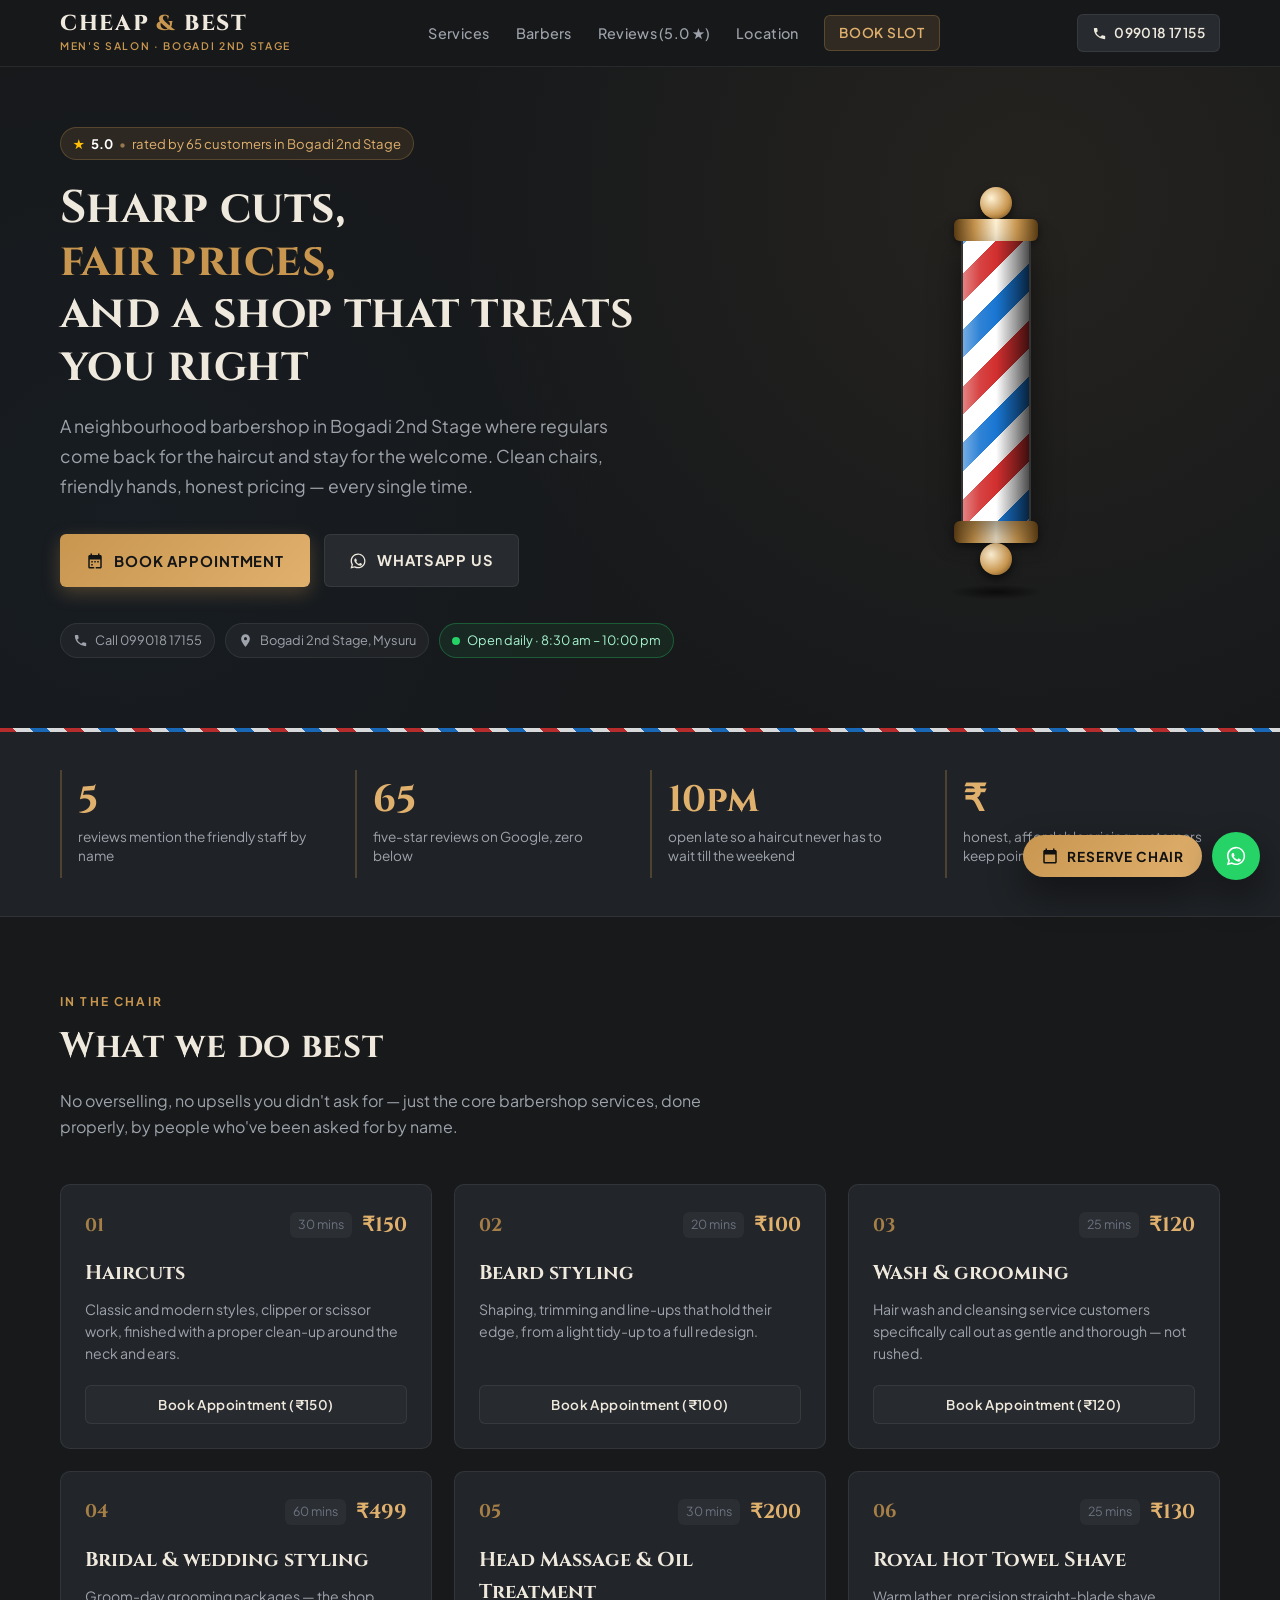
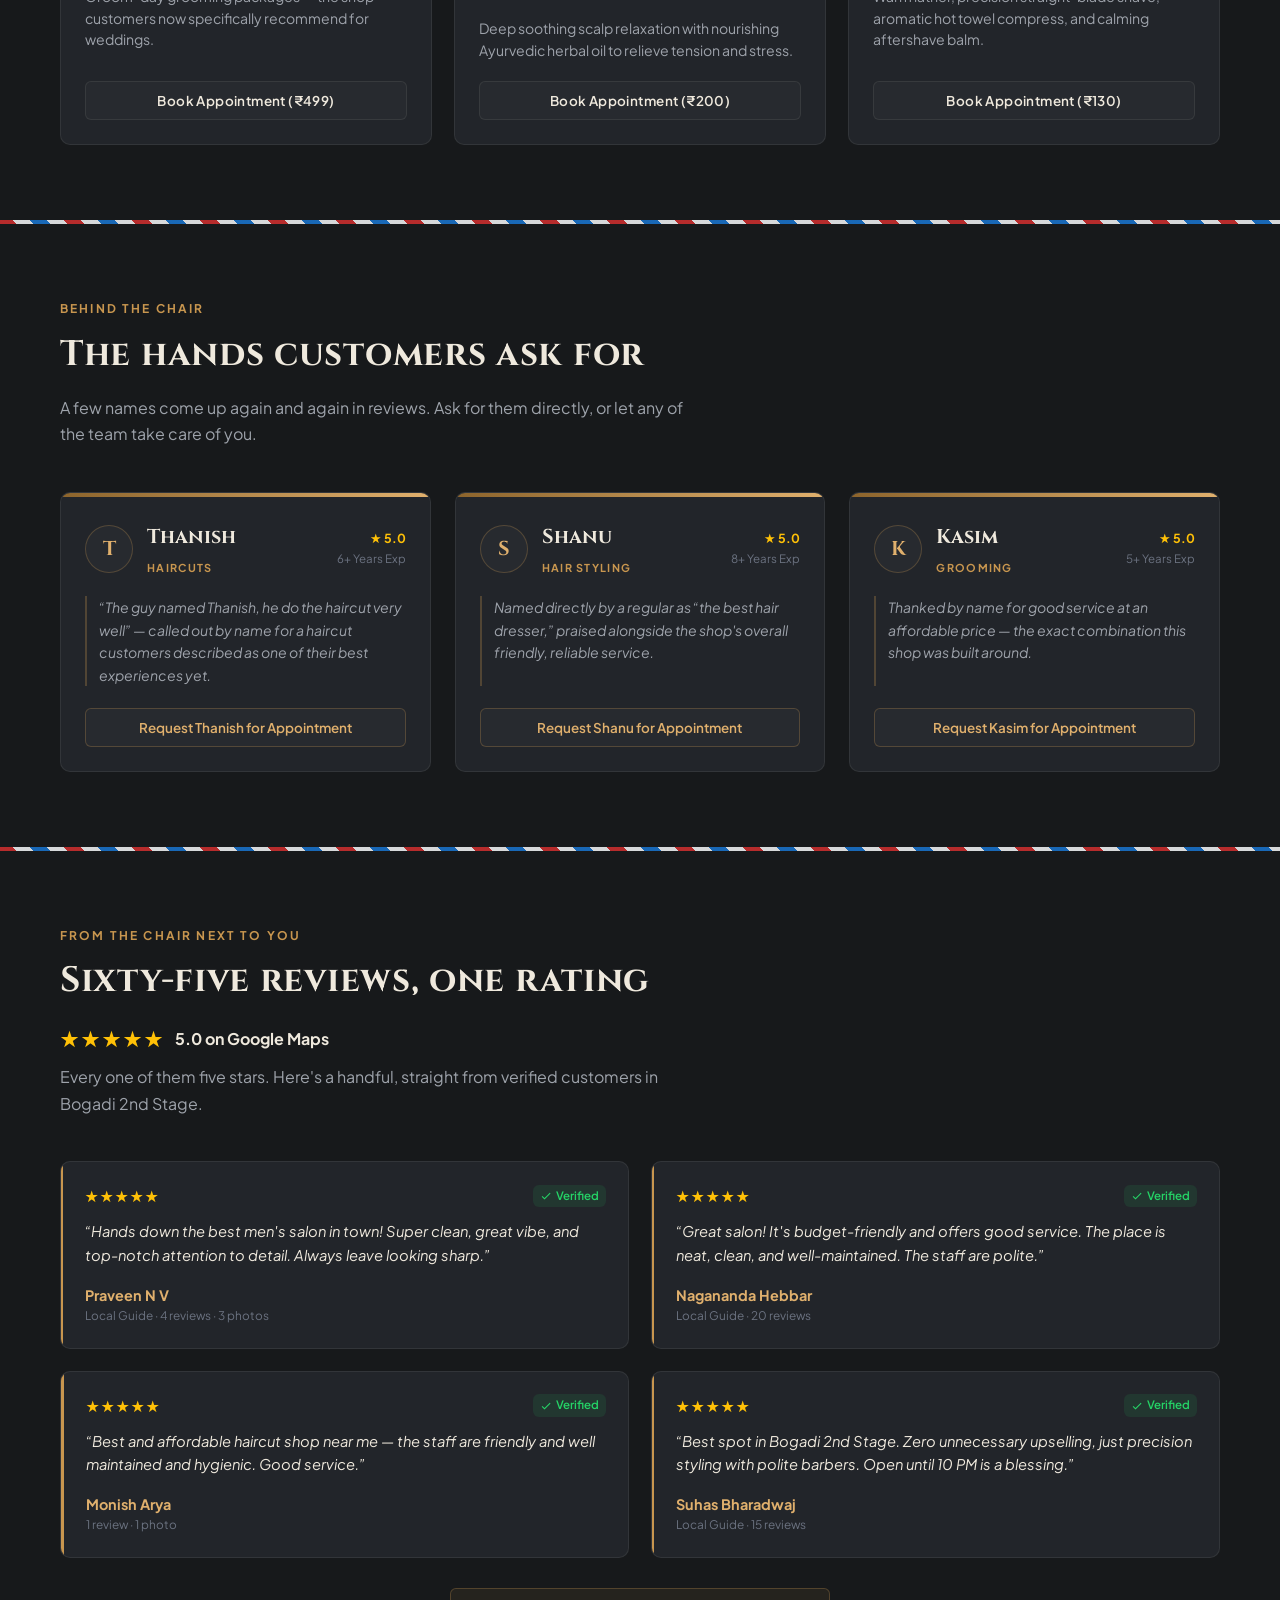
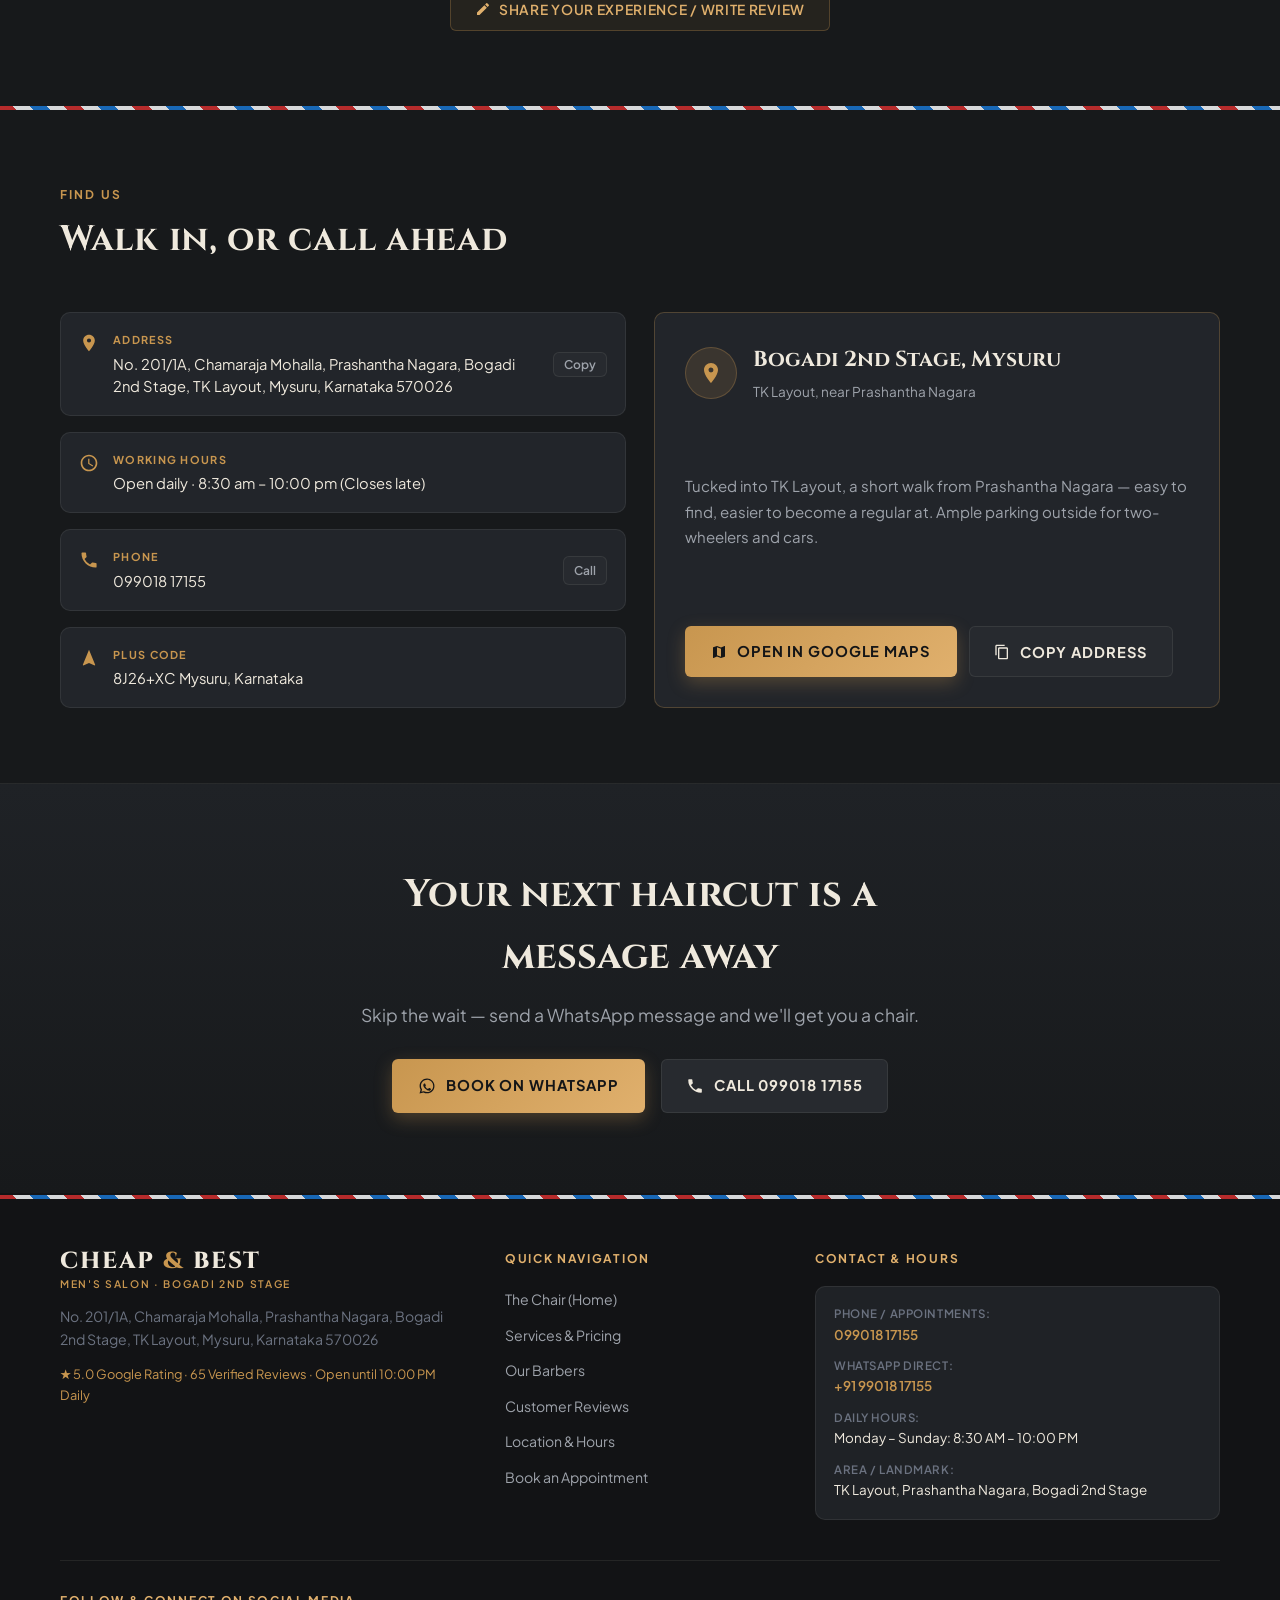
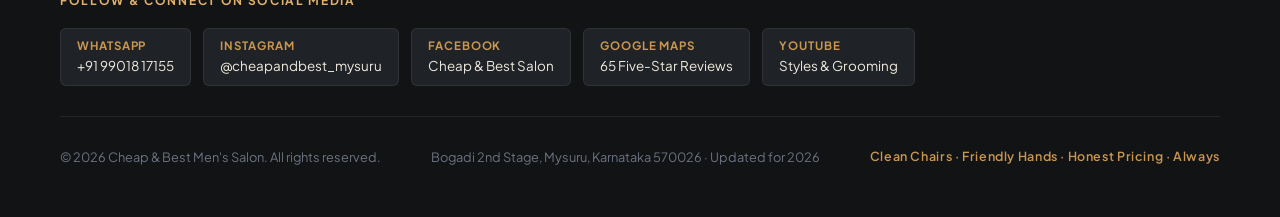
==== website/index.html @ 88ff7879 "feat: add web assets and site structure Implement the website codebase including HTML, CSS, and Java" ====
<!DOCTYPE html>
<html lang="en">
<head>
  <meta charset="UTF-8">
  <meta name="viewport" content="width=device-width, initial-scale=1.0">
  <title>Cheap & Best Men's Salon | Bogadi 2nd Stage, Mysuru</title>
  <meta name="description" content="A neighbourhood barbershop in Bogadi 2nd Stage where regulars come back for the haircut and stay for the welcome. Clean chairs, friendly hands, honest pricing.">
  <link rel="preconnect" href="https://fonts.googleapis.com">
  <link rel="preconnect" href="https://fonts.gstatic.com" crossorigin>
  <link href="https://fonts.googleapis.com/css2?family=Cinzel:wght@600;700;800&family=Plus+Jakarta+Sans:wght@400;500;600;700&display=swap" rel="stylesheet">
  <link rel="stylesheet" href="style.css">
</head>
<body>

  <!-- Top Sticky Announcement & Nav -->
  <header class="site-header">
    <div class="nav-container">
      <a href="#" class="brand">
        <div class="brand-title">CHEAP <span class="amp">&amp;</span> BEST</div>
        <div class="brand-sub">MEN'S SALON · BOGADI 2ND STAGE</div>
      </a>

      <nav class="nav-links" id="navLinks">
        <a href="#services">Services</a>
        <a href="#barbers">Barbers</a>
        <a href="#reviews">Reviews (5.0 ★)</a>
        <a href="#location">Location</a>
        <a href="#book" class="nav-btn-book" onclick="openBookingModal(); return false;">Book Slot</a>
      </nav>

      <div class="header-actions">
        <a href="tel:+919901817155" class="btn-call-nav">
          <svg width="15" height="15" viewBox="0 0 24 24" fill="currentColor"><path d="M6.62 10.79a15.05 15.05 0 006.59 6.59l2.2-2.2a1 1 0 011.02-.24 11.72 11.72 0 003.68.59 1 1 0 011 1V20a1 1 0 01-1 1A17 17 0 013 4a1 1 0 011-1h3.5a1 1 0 011 1 11.72 11.72 0 00.59 3.68 1 1 0 01-.24 1.02l-2.23 2.09z"/></svg>
          <span>099018 17155</span>
        </a>
        <button class="mobile-menu-toggle" id="mobileMenuToggle" aria-label="Toggle Navigation">
          <span></span><span></span><span></span>
        </button>
      </div>
    </div>
  </header>

  <main>
    <!-- HERO SECTION -->
    <section class="hero-section">
      <div class="hero-container">
        <div class="hero-content">
          <div class="rating-badge">
            <span class="star">★</span>
            <span class="rating-score">5.0</span>
            <span class="dot">•</span>
            <span class="rating-text">rated by 65 customers in Bogadi 2nd Stage</span>
          </div>

          <h1 class="hero-headline">
            Sharp cuts,<br>
            <span class="highlight-brass">fair prices,</span><br>
            and a shop that treats you right
          </h1>

          <p class="hero-lede">
            A neighbourhood barbershop in Bogadi 2nd Stage where regulars come back for the haircut and stay for the welcome. Clean chairs, friendly hands, honest pricing — every single time.
          </p>

          <div class="hero-cta-group">
            <button class="btn-primary" onclick="openBookingModal()">
              <svg width="18" height="18" viewBox="0 0 24 24" fill="currentColor"><path d="M19 4h-1V2h-2v2H8V2H6v2H5c-1.11 0-1.99.9-1.99 2L3 20a2 2 0 002 2h14c1.1 0 2-.9 2-2V6c0-1.1-.9-2-2-2zm0 16H5V10h14v10zM9 14H7v-2h2v2zm4 0h-2v-2h2v2zm4 0h-2v-2h2v2zm-8 4H7v-2h2v2zm4 4h-2v-2h2v2zm4 4h-2v-2h2v2z"/></svg>
              <span>BOOK APPOINTMENT</span>
            </button>
            <a href="https://wa.me/919901817155?text=Hi%2C%20I%27d%20like%20to%20book%20a%20chair%20at%20Cheap%20%26%20Best%20Men%27s%20Salon" target="_blank" rel="noopener" class="btn-secondary">
              <svg width="18" height="18" viewBox="0 0 24 24" fill="currentColor"><path d="M12.04 2c-5.46 0-9.91 4.45-9.91 9.91 0 1.75.46 3.45 1.32 4.95L2.05 22l5.25-1.38c1.45.79 3.08 1.21 4.74 1.21 5.46 0 9.91-4.45 9.91-9.91 0-2.65-1.03-5.14-2.9-7.01A9.816 9.816 0 0012.04 2m.01 1.67c2.2 0 4.26.86 5.82 2.42a8.225 8.225 0 012.41 5.83c0 4.54-3.7 8.24-8.24 8.24-1.42 0-2.82-.37-4.06-1.07l-.29-.17-3.12.82.83-3.04-.19-.3a8.216 8.216 0 01-1.26-4.38c0-4.54 3.7-8.24 8.24-8.24m4.52 11.64c-.25-.13-1.47-.72-1.7-.81-.23-.08-.39-.13-.56.13-.17.25-.64.81-.79.97-.14.17-.29.19-.54.06-.25-.13-1.06-.39-2.02-1.24-.74-.66-1.24-1.48-1.39-1.73-.14-.25-.02-.39.11-.51.11-.11.25-.29.37-.43.13-.14.17-.25.25-.41.08-.17.04-.31-.02-.44-.06-.13-.56-1.34-.76-1.84-.2-.49-.4-.42-.56-.43h-.47c-.17 0-.44.06-.67.31-.23.25-.88.86-.88 2.1 0 1.24.9 2.44 1.03 2.61.13.17 1.77 2.7 4.29 3.79.6.26 1.07.41 1.44.53.6.19 1.15.16 1.58.1.48-.07 1.47-.6 1.68-1.18.21-.58.21-1.07.15-1.18-.07-.12-.23-.19-.48-.31z"/></svg>
              <span>WHATSAPP US</span>
            </a>
          </div>

          <div class="hero-quick-info">
            <a href="tel:+919901817155" class="info-pill">
              <svg width="15" height="15" viewBox="0 0 24 24" fill="currentColor"><path d="M6.62 10.79a15.05 15.05 0 006.59 6.59l2.2-2.2a1 1 0 011.02-.24 11.72 11.72 0 003.68.59 1 1 0 011 1V20a1 1 0 01-1 1A17 17 0 013 4a1 1 0 011-1h3.5a1 1 0 011 1 11.72 11.72 0 00.59 3.68 1 1 0 01-.24 1.02l-2.23 2.09z"/></svg>
              <span>Call 099018 17155</span>
            </a>
            <a href="https://www.google.com/maps/search/?api=1&query=Cheap+and+Best+Men%27s+Salon+Bogadi+2nd+Stage+Mysuru" target="_blank" rel="noopener" class="info-pill">
              <svg width="15" height="15" viewBox="0 0 24 24" fill="currentColor"><path d="M12 2C8.13 2 5 5.13 5 9c0 5.25 7 13 7 13s7-7.75 7-13c0-3.87-3.13-7-7-7zm0 9.5a2.5 2.5 0 010-5 2.5 2.5 0 010 5z"/></svg>
              <span>Bogadi 2nd Stage, Mysuru</span>
            </a>
            <span class="info-pill status-open">
              <span class="pulse-dot"></span>
              <span>Open daily · 8:30 am – 10:00 pm</span>
            </span>
          </div>
        </div>

        <!-- Animated Barbershop Pole Graphic -->
        <div class="hero-pole-wrapper">
          <div class="barber-pole">
            <div class="pole-finial-top"></div>
            <div class="pole-cap-top"></div>
            <div class="pole-cylinder">
              <div class="pole-stripes"></div>
              <div class="pole-glass-gloss"></div>
            </div>
            <div class="pole-cap-bottom"></div>
            <div class="pole-finial-bottom"></div>
            <div class="pole-shadow"></div>
          </div>
        </div>
      </div>
    </section>

    <!-- BARBER STRIPE ACCENT DIVIDER -->
    <div class="barber-rule"></div>

    <!-- TRUST METRICS STRIP -->
    <section class="trust-strip">
      <div class="container trust-grid">
        <div class="trust-card">
          <div class="trust-num">5</div>
          <div class="trust-desc">reviews mention the friendly staff by name</div>
        </div>
        <div class="trust-card">
          <div class="trust-num">65</div>
          <div class="trust-desc">five-star reviews on Google, zero below</div>
        </div>
        <div class="trust-card">
          <div class="trust-num">10pm</div>
          <div class="trust-desc">open late so a haircut never has to wait till the weekend</div>
        </div>
        <div class="trust-card">
          <div class="trust-num">₹</div>
          <div class="trust-desc">honest, affordable pricing customers keep pointing out</div>
        </div>
      </div>
    </section>

    <!-- SERVICES SECTION -->
    <section class="section services-section" id="services">
      <div class="container">
        <div class="section-header">
          <span class="section-eyebrow">IN THE CHAIR</span>
          <h2 class="section-title">What we do best</h2>
          <p class="section-subtitle">
            No overselling, no upsells you didn't ask for — just the core barbershop services, done properly, by people who've been asked for by name.
          </p>
        </div>

        <div class="services-grid">
          <!-- 01 Haircuts -->
          <div class="service-card">
            <div class="service-top">
              <span class="service-num">01</span>
              <div class="service-meta">
                <span class="service-duration">30 mins</span>
                <span class="service-price">₹150</span>
              </div>
            </div>
            <h3 class="service-title">Haircuts</h3>
            <p class="service-desc">
              Classic and modern styles, clipper or scissor work, finished with a proper clean-up around the neck and ears.
            </p>
            <button class="btn-book-service" onclick="openBookingModal('Haircuts')">
              Book Appointment (₹150)
            </button>
          </div>

          <!-- 02 Beard styling -->
          <div class="service-card">
            <div class="service-top">
              <span class="service-num">02</span>
              <div class="service-meta">
                <span class="service-duration">20 mins</span>
                <span class="service-price">₹100</span>
              </div>
            </div>
            <h3 class="service-title">Beard styling</h3>
            <p class="service-desc">
              Shaping, trimming and line-ups that hold their edge, from a light tidy-up to a full redesign.
            </p>
            <button class="btn-book-service" onclick="openBookingModal('Beard styling')">
              Book Appointment (₹100)
            </button>
          </div>

          <!-- 03 Wash & grooming -->
          <div class="service-card">
            <div class="service-top">
              <span class="service-num">03</span>
              <div class="service-meta">
                <span class="service-duration">25 mins</span>
                <span class="service-price">₹120</span>
              </div>
            </div>
            <h3 class="service-title">Wash &amp; grooming</h3>
            <p class="service-desc">
              Hair wash and cleansing service customers specifically call out as gentle and thorough — not rushed.
            </p>
            <button class="btn-book-service" onclick="openBookingModal('Wash & grooming')">
              Book Appointment (₹120)
            </button>
          </div>

          <!-- 04 Bridal & wedding styling -->
          <div class="service-card">
            <div class="service-top">
              <span class="service-num">04</span>
              <div class="service-meta">
                <span class="service-duration">60 mins</span>
                <span class="service-price">₹499</span>
              </div>
            </div>
            <h3 class="service-title">Bridal &amp; wedding styling</h3>
            <p class="service-desc">
              Groom-day grooming packages — the shop customers now specifically recommend for weddings.
            </p>
            <button class="btn-book-service" onclick="openBookingModal('Bridal & wedding styling')">
              Book Appointment (₹499)
            </button>
          </div>

          <!-- 05 Head Massage -->
          <div class="service-card">
            <div class="service-top">
              <span class="service-num">05</span>
              <div class="service-meta">
                <span class="service-duration">30 mins</span>
                <span class="service-price">₹200</span>
              </div>
            </div>
            <h3 class="service-title">Head Massage &amp; Oil Treatment</h3>
            <p class="service-desc">
              Deep soothing scalp relaxation with nourishing Ayurvedic herbal oil to relieve tension and stress.
            </p>
            <button class="btn-book-service" onclick="openBookingModal('Head Massage & Oil Treatment')">
              Book Appointment (₹200)
            </button>
          </div>

          <!-- 06 Royal Shave -->
          <div class="service-card">
            <div class="service-top">
              <span class="service-num">06</span>
              <div class="service-meta">
                <span class="service-duration">25 mins</span>
                <span class="service-price">₹130</span>
              </div>
            </div>
            <h3 class="service-title">Royal Hot Towel Shave</h3>
            <p class="service-desc">
              Warm lather, precision straight-blade shave, aromatic hot towel compress, and calming aftershave balm.
            </p>
            <button class="btn-book-service" onclick="openBookingModal('Royal Hot Towel Shave')">
              Book Appointment (₹130)
            </button>
          </div>
        </div>
      </div>
    </section>

    <!-- BARBER STRIPE ACCENT DIVIDER -->
    <div class="barber-rule"></div>

    <!-- BARBERS SECTION -->
    <section class="section barbers-section" id="barbers">
      <div class="container">
        <div class="section-header">
          <span class="section-eyebrow">BEHIND THE CHAIR</span>
          <h2 class="section-title">The hands customers ask for</h2>
          <p class="section-subtitle">
            A few names come up again and again in reviews. Ask for them directly, or let any of the team take care of you.
          </p>
        </div>

        <div class="barbers-grid">
          <!-- Thanish -->
          <div class="barber-card">
            <div class="barber-top-line"></div>
            <div class="barber-body">
              <div class="barber-header">
                <div class="barber-avatar">T</div>
                <div class="barber-info">
                  <h3 class="barber-name">Thanish</h3>
                  <span class="barber-tag">HAIRCUTS</span>
                </div>
                <div class="barber-badge">
                  <span class="rating">★ 5.0</span>
                  <span class="exp">6+ Years Exp</span>
                </div>
              </div>
              <blockquote class="barber-quote">
                &ldquo;The guy named Thanish, he do the haircut very well&rdquo; — called out by name for a haircut customers described as one of their best experiences yet.
              </blockquote>
              <button class="btn-request-barber" onclick="openBookingModal(null, 'Thanish')">
                Request Thanish for Appointment
              </button>
            </div>
          </div>

          <!-- Shanu -->
          <div class="barber-card">
            <div class="barber-top-line"></div>
            <div class="barber-body">
              <div class="barber-header">
                <div class="barber-avatar">S</div>
                <div class="barber-info">
                  <h3 class="barber-name">Shanu</h3>
                  <span class="barber-tag">HAIR STYLING</span>
                </div>
                <div class="barber-badge">
                  <span class="rating">★ 5.0</span>
                  <span class="exp">8+ Years Exp</span>
                </div>
              </div>
              <blockquote class="barber-quote">
                Named directly by a regular as &ldquo;the best hair dresser,&rdquo; praised alongside the shop's overall friendly, reliable service.
              </blockquote>
              <button class="btn-request-barber" onclick="openBookingModal(null, 'Shanu')">
                Request Shanu for Appointment
              </button>
            </div>
          </div>

          <!-- Kasim -->
          <div class="barber-card">
            <div class="barber-top-line"></div>
            <div class="barber-body">
              <div class="barber-header">
                <div class="barber-avatar">K</div>
                <div class="barber-info">
                  <h3 class="barber-name">Kasim</h3>
                  <span class="barber-tag">GROOMING</span>
                </div>
                <div class="barber-badge">
                  <span class="rating">★ 5.0</span>
                  <span class="exp">5+ Years Exp</span>
                </div>
              </div>
              <blockquote class="barber-quote">
                Thanked by name for good service at an affordable price — the exact combination this shop was built around.
              </blockquote>
              <button class="btn-request-barber" onclick="openBookingModal(null, 'Kasim')">
                Request Kasim for Appointment
              </button>
            </div>
          </div>
        </div>
      </div>
    </section>

    <!-- BARBER STRIPE ACCENT DIVIDER -->
    <div class="barber-rule"></div>

    <!-- REVIEWS SECTION -->
    <section class="section reviews-section" id="reviews">
      <div class="container">
        <div class="section-header">
          <span class="section-eyebrow">FROM THE CHAIR NEXT TO YOU</span>
          <h2 class="section-title">Sixty-five reviews, one rating</h2>
          <div class="rating-stars-row">
            <span class="stars">★★★★★</span>
            <span class="score">5.0 on Google Maps</span>
          </div>
          <p class="section-subtitle">
            Every one of them five stars. Here's a handful, straight from verified customers in Bogadi 2nd Stage.
          </p>
        </div>

        <div class="reviews-grid" id="reviewsContainer">
          <!-- Review 1 -->
          <div class="review-card">
            <div class="review-line"></div>
            <div class="review-content">
              <div class="review-stars-header">
                <span class="stars">★★★★★</span>
                <span class="verified-tag">
                  <svg width="12" height="12" viewBox="0 0 24 24" fill="currentColor"><path d="M9 16.17L4.83 12l-1.42 1.41L9 19 21 7l-1.41-1.41z"/></svg>
                  Verified
                </span>
              </div>
              <p class="review-quote">&ldquo;Hands down the best men's salon in town! Super clean, great vibe, and top-notch attention to detail. Always leave looking sharp.&rdquo;</p>
              <div class="review-author-row">
                <strong class="author-name">Praveen N V</strong>
                <span class="author-meta">Local Guide · 4 reviews · 3 photos</span>
              </div>
            </div>
          </div>

          <!-- Review 2 -->
          <div class="review-card">
            <div class="review-line"></div>
            <div class="review-content">
              <div class="review-stars-header">
                <span class="stars">★★★★★</span>
                <span class="verified-tag">
                  <svg width="12" height="12" viewBox="0 0 24 24" fill="currentColor"><path d="M9 16.17L4.83 12l-1.42 1.41L9 19 21 7l-1.41-1.41z"/></svg>
                  Verified
                </span>
              </div>
              <p class="review-quote">&ldquo;Great salon! It's budget-friendly and offers good service. The place is neat, clean, and well-maintained. The staff are polite.&rdquo;</p>
              <div class="review-author-row">
                <strong class="author-name">Nagananda Hebbar</strong>
                <span class="author-meta">Local Guide · 20 reviews</span>
              </div>
            </div>
          </div>

          <!-- Review 3 -->
          <div class="review-card">
            <div class="review-line"></div>
            <div class="review-content">
              <div class="review-stars-header">
                <span class="stars">★★★★★</span>
                <span class="verified-tag">
                  <svg width="12" height="12" viewBox="0 0 24 24" fill="currentColor"><path d="M9 16.17L4.83 12l-1.42 1.41L9 19 21 7l-1.41-1.41z"/></svg>
                  Verified
                </span>
              </div>
              <p class="review-quote">&ldquo;Best and affordable haircut shop near me — the staff are friendly and well maintained and hygienic. Good service.&rdquo;</p>
              <div class="review-author-row">
                <strong class="author-name">Monish Arya</strong>
                <span class="author-meta">1 review · 1 photo</span>
              </div>
            </div>
          </div>

          <!-- Review 4 -->
          <div class="review-card">
            <div class="review-line"></div>
            <div class="review-content">
              <div class="review-stars-header">
                <span class="stars">★★★★★</span>
                <span class="verified-tag">
                  <svg width="12" height="12" viewBox="0 0 24 24" fill="currentColor"><path d="M9 16.17L4.83 12l-1.42 1.41L9 19 21 7l-1.41-1.41z"/></svg>
                  Verified
                </span>
              </div>
              <p class="review-quote">&ldquo;Best spot in Bogadi 2nd Stage. Zero unnecessary upselling, just precision styling with polite barbers. Open until 10 PM is a blessing.&rdquo;</p>
              <div class="review-author-row">
                <strong class="author-name">Suhas Bharadwaj</strong>
                <span class="author-meta">Local Guide · 15 reviews</span>
              </div>
            </div>
          </div>
        </div>

        <div class="review-action-wrap">
          <button class="btn-write-review" onclick="openReviewModal()">
            <svg width="16" height="16" viewBox="0 0 24 24" fill="currentColor"><path d="M3 17.25V21h3.75L17.81 9.94l-3.75-3.75L3 17.25zM20.71 7.04a.996.996 0 000-1.41l-2.34-2.34a.996.996 0 00-1.41 0l-1.83 1.83 3.75 3.75 1.83-1.83z"/></svg>
            <span>SHARE YOUR EXPERIENCE / WRITE REVIEW</span>
          </button>
        </div>
      </div>
    </section>

    <!-- BARBER STRIPE ACCENT DIVIDER -->
    <div class="barber-rule"></div>

    <!-- LOCATION & HOURS SECTION -->
    <section class="section location-section" id="location">
      <div class="container">
        <div class="section-header">
          <span class="section-eyebrow">FIND US</span>
          <h2 class="section-title">Walk in, or call ahead</h2>
        </div>

        <div class="location-layout">
          <!-- Details List -->
          <div class="location-details">
            <div class="loc-item" onclick="copyAddress()">
              <div class="loc-icon">
                <svg width="20" height="20" viewBox="0 0 24 24" fill="currentColor"><path d="M12 2C8.13 2 5 5.13 5 9c0 5.25 7 13 7 13s7-7.75 7-13c0-3.87-3.13-7-7-7zm0 9.5a2.5 2.5 0 010-5 2.5 2.5 0 010 5z"/></svg>
              </div>
              <div class="loc-info">
                <span class="loc-label">ADDRESS</span>
                <p class="loc-val">No. 201/1A, Chamaraja Mohalla, Prashantha Nagara, Bogadi 2nd Stage, TK Layout, Mysuru, Karnataka 570026</p>
              </div>
              <button class="btn-copy-chip" title="Copy Address">Copy</button>
            </div>

            <div class="loc-item">
              <div class="loc-icon">
                <svg width="20" height="20" viewBox="0 0 24 24" fill="currentColor"><path d="M11.99 2C6.47 2 2 6.48 2 12s4.47 10 9.99 10C17.52 22 22 17.52 22 12S17.52 2 11.99 2zM12 20c-4.42 0-8-3.58-8-8s3.58-8 8-8 8 3.58 8 8-3.58 8-8 8zm.5-13H11v6l5.25 3.15.75-1.23-4.5-2.67z"/></svg>
              </div>
              <div class="loc-info">
                <span class="loc-label">WORKING HOURS</span>
                <p class="loc-val">Open daily · 8:30 am – 10:00 pm (Closes late)</p>
              </div>
            </div>

            <div class="loc-item" onclick="window.location.href='tel:+919901817155'">
              <div class="loc-icon">
                <svg width="20" height="20" viewBox="0 0 24 24" fill="currentColor"><path d="M6.62 10.79a15.05 15.05 0 006.59 6.59l2.2-2.2a1 1 0 011.02-.24 11.72 11.72 0 003.68.59 1 1 0 011 1V20a1 1 0 01-1 1A17 17 0 013 4a1 1 0 011-1h3.5a1 1 0 011 1 11.72 11.72 0 00.59 3.68 1 1 0 01-.24 1.02l-2.23 2.09z"/></svg>
              </div>
              <div class="loc-info">
                <span class="loc-label">PHONE</span>
                <p class="loc-val">099018 17155</p>
              </div>
              <a href="tel:+919901817155" class="btn-copy-chip">Call</a>
            </div>

            <div class="loc-item">
              <div class="loc-icon">
                <svg width="20" height="20" viewBox="0 0 24 24" fill="currentColor"><path d="M12 2L4.5 20.29l.71.71L12 18l6.79 3 .71-.71z"/></svg>
              </div>
              <div class="loc-info">
                <span class="loc-label">PLUS CODE</span>
                <p class="loc-val">8J26+XC Mysuru, Karnataka</p>
              </div>
            </div>
          </div>

          <!-- Interactive Map Guide Card -->
          <div class="location-map-card">
            <div class="map-card-header">
              <div class="pin-circle">
                <svg width="24" height="24" viewBox="0 0 24 24" fill="currentColor"><path d="M12 2C8.13 2 5 5.13 5 9c0 5.25 7 13 7 13s7-7.75 7-13c0-3.87-3.13-7-7-7zm0 9.5a2.5 2.5 0 010-5 2.5 2.5 0 010 5z"/></svg>
              </div>
              <div>
                <h3 class="map-card-title">Bogadi 2nd Stage, Mysuru</h3>
                <span class="map-card-sub">TK Layout, near Prashantha Nagara</span>
              </div>
            </div>

            <p class="map-card-desc">
              Tucked into TK Layout, a short walk from Prashantha Nagara — easy to find, easier to become a regular at. Ample parking outside for two-wheelers and cars.
            </p>

            <div class="map-actions">
              <a href="https://www.google.com/maps/search/?api=1&query=Cheap+and+Best+Men%27s+Salon+Bogadi+2nd+Stage+Mysuru" target="_blank" rel="noopener" class="btn-primary">
                <svg width="16" height="16" viewBox="0 0 24 24" fill="currentColor"><path d="M20.5 3l-.16.03L15 5.1 9 3 3.36 4.9c-.21.07-.36.25-.36.48V20.5c0 .28.22.5.5.5l.16-.03L9 18.9l6 2.1 5.64-1.9c.21-.07.36-.25.36-.48V3.5c0-.28-.22-.5-.5-.5zM15 19l-6-2.11V5l6 2.11V19z"/></svg>
                <span>OPEN IN GOOGLE MAPS</span>
              </a>
              <button class="btn-secondary" onclick="copyAddress()">
                <svg width="16" height="16" viewBox="0 0 24 24" fill="currentColor"><path d="M16 1H4c-1.1 0-2 .9-2 2v14h2V3h12V1zm3 4H8c-1.1 0-2 .9-2 2v14c0 1.1.9 2 2 2h11c1.1 0 2-.9 2-2V7c0-1.1-.9-2-2-2zm0 16H8V7h11v14z"/></svg>
                <span>COPY ADDRESS</span>
              </button>
            </div>
          </div>
        </div>
      </div>
    </section>

    <!-- FINAL CTA SECTION -->
    <section class="final-cta">
      <div class="container cta-content">
        <h2 class="cta-title">Your next haircut is a message away</h2>
        <p class="cta-subtitle">Skip the wait — send a WhatsApp message and we'll get you a chair.</p>
        <div class="cta-buttons">
          <a href="https://wa.me/919901817155?text=Hi%20Cheap%20%26%20Best%2C%20I%27d%20like%20to%20book%20a%20chair%20today%20at%20Bogadi%202nd%20Stage" target="_blank" rel="noopener" class="btn-primary">
            <svg width="18" height="18" viewBox="0 0 24 24" fill="currentColor"><path d="M12.04 2c-5.46 0-9.91 4.45-9.91 9.91 0 1.75.46 3.45 1.32 4.95L2.05 22l5.25-1.38c1.45.79 3.08 1.21 4.74 1.21 5.46 0 9.91-4.45 9.91-9.91 0-2.65-1.03-5.14-2.9-7.01A9.816 9.816 0 0012.04 2m.01 1.67c2.2 0 4.26.86 5.82 2.42a8.225 8.225 0 012.41 5.83c0 4.54-3.7 8.24-8.24 8.24-1.42 0-2.82-.37-4.06-1.07l-.29-.17-3.12.82.83-3.04-.19-.3a8.216 8.216 0 01-1.26-4.38c0-4.54 3.7-8.24 8.24-8.24m4.52 11.64c-.25-.13-1.47-.72-1.7-.81-.23-.08-.39-.13-.56.13-.17.25-.64.81-.79.97-.14.17-.29.19-.54.06-.25-.13-1.06-.39-2.02-1.24-.74-.66-1.24-1.48-1.39-1.73-.14-.25-.02-.39.11-.51.11-.11.25-.29.37-.43.13-.14.17-.25.25-.41.08-.17.04-.31-.02-.44-.06-.13-.56-1.34-.76-1.84-.2-.49-.4-.42-.56-.43h-.47c-.17 0-.44.06-.67.31-.23.25-.88.86-.88 2.1 0 1.24.9 2.44 1.03 2.61.13.17 1.77 2.7 4.29 3.79.6.26 1.07.41 1.44.53.6.19 1.15.16 1.58.1.48-.07 1.47-.6 1.68-1.18.21-.58.21-1.07.15-1.18-.07-.12-.23-.19-.48-.31z"/></svg>
            <span>BOOK ON WHATSAPP</span>
          </a>
          <a href="tel:+919901817155" class="btn-secondary">
            <svg width="18" height="18" viewBox="0 0 24 24" fill="currentColor"><path d="M6.62 10.79a15.05 15.05 0 006.59 6.59l2.2-2.2a1 1 0 011.02-.24 11.72 11.72 0 003.68.59 1 1 0 011 1V20a1 1 0 01-1 1A17 17 0 013 4a1 1 0 011-1h3.5a1 1 0 011 1 11.72 11.72 0 00.59 3.68 1 1 0 01-.24 1.02l-2.23 2.09z"/></svg>
            <span>CALL 099018 17155</span>
          </a>
        </div>
      </div>
    </section>
  </main>

  <!-- COMPREHENSIVE FOOTER -->
  <footer class="site-footer">
    <div class="barber-rule"></div>
    <div class="container footer-container">
      <div class="footer-top">
        <div class="footer-brand">
          <div class="brand-title">CHEAP <span class="amp">&amp;</span> BEST</div>
          <div class="brand-sub">MEN'S SALON · BOGADI 2ND STAGE</div>
          <p class="footer-tagline">
            No. 201/1A, Chamaraja Mohalla, Prashantha Nagara, Bogadi 2nd Stage, TK Layout, Mysuru, Karnataka 570026
          </p>
          <div class="footer-stats-note">
            <span>★ 5.0 Google Rating</span> · <span>65 Verified Reviews</span> · <span>Open until 10:00 PM Daily</span>
          </div>
        </div>

        <div class="footer-nav-col">
          <h4 class="footer-col-title">QUICK NAVIGATION</h4>
          <ul class="footer-links">
            <li><a href="#">The Chair (Home)</a></li>
            <li><a href="#services">Services &amp; Pricing</a></li>
            <li><a href="#barbers">Our Barbers</a></li>
            <li><a href="#reviews">Customer Reviews</a></li>
            <li><a href="#location">Location &amp; Hours</a></li>
            <li><a href="#" onclick="openBookingModal(); return false;">Book an Appointment</a></li>
          </ul>
        </div>

        <div class="footer-contact-col">
          <h4 class="footer-col-title">CONTACT &amp; HOURS</h4>
          <div class="footer-contact-card">
            <div class="contact-row">
              <span class="label">Phone / Appointments:</span>
              <a href="tel:+919901817155" class="value highlight">099018 17155</a>
            </div>
            <div class="contact-row">
              <span class="label">WhatsApp Direct:</span>
              <a href="https://wa.me/919901817155" target="_blank" rel="noopener" class="value highlight">+91 99018 17155</a>
            </div>
            <div class="contact-row">
              <span class="label">Daily Hours:</span>
              <span class="value">Monday – Sunday: 8:30 AM – 10:00 PM</span>
            </div>
            <div class="contact-row">
              <span class="label">Area / Landmark:</span>
              <span class="value">TK Layout, Prashantha Nagara, Bogadi 2nd Stage</span>
            </div>
          </div>
        </div>
      </div>

      <div class="footer-social-wrap">
        <h4 class="footer-col-title">FOLLOW &amp; CONNECT ON SOCIAL MEDIA</h4>
        <div class="social-chips">
          <a href="https://wa.me/919901817155?text=Hi%2C%20I%27d%20like%20to%20book%20an%20appointment" target="_blank" rel="noopener" class="social-chip">
            <span class="s-name">WhatsApp</span>
            <span class="s-handle">+91 99018 17155</span>
          </a>
          <a href="https://www.instagram.com/cheapandbest_mysuru" target="_blank" rel="noopener" class="social-chip">
            <span class="s-name">Instagram</span>
            <span class="s-handle">@cheapandbest_mysuru</span>
          </a>
          <a href="https://www.facebook.com/cheapandbestsalonmysuru" target="_blank" rel="noopener" class="social-chip">
            <span class="s-name">Facebook</span>
            <span class="s-handle">Cheap &amp; Best Salon</span>
          </a>
          <a href="https://www.google.com/maps/search/?api=1&query=Cheap+and+Best+Men%27s+Salon+Bogadi+2nd+Stage+Mysuru" target="_blank" rel="noopener" class="social-chip">
            <span class="s-name">Google Maps</span>
            <span class="s-handle">65 Five-Star Reviews</span>
          </a>
          <a href="https://www.youtube.com/@cheapandbestmysuru" target="_blank" rel="noopener" class="social-chip">
            <span class="s-name">YouTube</span>
            <span class="s-handle">Styles &amp; Grooming</span>
          </a>
        </div>
      </div>

      <div class="footer-bottom">
        <p class="copyright">&copy; <span id="currentYear">2026</span> Cheap &amp; Best Men's Salon. All rights reserved.</p>
        <p class="footer-subtext">Bogadi 2nd Stage, Mysuru, Karnataka 570026 · Updated for 2026</p>
        <p class="footer-promise">Clean Chairs · Friendly Hands · Honest Pricing · Always</p>
      </div>
    </div>
  </footer>

  <!-- BOOKING MODAL -->
  <div class="modal-backdrop" id="bookingModal">
    <div class="modal-dialog">
      <button class="modal-close" onclick="closeBookingModal()">&times;</button>
      <div class="modal-header">
        <span class="modal-eyebrow">BOOK APPOINTMENT</span>
        <h3 class="modal-title">Skip the wait in Bogadi</h3>
      </div>
      <form id="bookingForm" onsubmit="handleBookingSubmit(event)">
        <!-- Service Selector -->
        <div class="form-group">
          <label class="form-label">1. CHOOSE SERVICE</label>
          <div class="chip-select-row" id="serviceOptions">
            <label class="chip-option"><input type="radio" name="service" value="Haircuts (₹150)" checked><span>Haircuts (₹150)</span></label>
            <label class="chip-option"><input type="radio" name="service" value="Beard styling (₹100)"><span>Beard styling (₹100)</span></label>
            <label class="chip-option"><input type="radio" name="service" value="Wash & grooming (₹120)"><span>Wash &amp; grooming (₹120)</span></label>
            <label class="chip-option"><input type="radio" name="service" value="Bridal & wedding styling (₹499)"><span>Wedding styling (₹499)</span></label>
            <label class="chip-option"><input type="radio" name="service" value="Head Massage (₹200)"><span>Head Massage (₹200)</span></label>
            <label class="chip-option"><input type="radio" name="service" value="Royal Hot Towel Shave (₹130)"><span>Royal Shave (₹130)</span></label>
          </div>
        </div>

        <!-- Barber Selector -->
        <div class="form-group">
          <label class="form-label">2. PREFERRED BARBER</label>
          <div class="chip-select-row" id="barberOptions">
            <label class="chip-option"><input type="radio" name="barber" value="Any Available Stylist" checked><span>Any Stylist</span></label>
            <label class="chip-option"><input type="radio" name="barber" value="Thanish"><span>Thanish</span></label>
            <label class="chip-option"><input type="radio" name="barber" value="Shanu"><span>Shanu</span></label>
            <label class="chip-option"><input type="radio" name="barber" value="Kasim"><span>Kasim</span></label>
          </div>
        </div>

        <!-- Date & Time -->
        <div class="form-group">
          <label class="form-label">3. DAY &amp; PREFERRED TIME</label>
          <div class="chip-select-row">
            <label class="chip-option"><input type="radio" name="day" value="Today" checked><span>Today</span></label>
            <label class="chip-option"><input type="radio" name="day" value="Tomorrow"><span>Tomorrow</span></label>
            <label class="chip-option"><input type="radio" name="day" value="This Weekend"><span>This Weekend</span></label>
          </div>
          <div class="chip-select-row time-slots">
            <label class="chip-option"><input type="radio" name="time" value="10:00 AM"><span>10:00 AM</span></label>
            <label class="chip-option"><input type="radio" name="time" value="12:00 PM"><span>12:00 PM</span></label>
            <label class="chip-option"><input type="radio" name="time" value="2:30 PM"><span>2:30 PM</span></label>
            <label class="chip-option"><input type="radio" name="time" value="4:00 PM" checked><span>4:00 PM</span></label>
            <label class="chip-option"><input type="radio" name="time" value="6:30 PM"><span>6:30 PM</span></label>
            <label class="chip-option"><input type="radio" name="time" value="8:30 PM"><span>8:30 PM</span></label>
          </div>
        </div>

        <!-- Contact Inputs -->
        <div class="form-group">
          <label class="form-label">4. YOUR DETAILS</label>
          <input type="text" id="custName" class="form-input" placeholder="Your Name" required>
          <input type="tel" id="custPhone" class="form-input" placeholder="Phone Number" required>
        </div>

        <div class="modal-actions">
          <button type="submit" class="btn-primary full-width">
            <span>CONFIRM &amp; BOOK VIA WHATSAPP (INSTANT)</span>
          </button>
        </div>
      </form>
    </div>
  </div>

  <!-- WRITE REVIEW MODAL -->
  <div class="modal-backdrop" id="reviewModal">
    <div class="modal-dialog">
      <button class="modal-close" onclick="closeReviewModal()">&times;</button>
      <div class="modal-header">
        <span class="modal-eyebrow">COMMUNITY FEEDBACK</span>
        <h3 class="modal-title">Write a Review</h3>
        <p class="modal-subtitle">Help your neighbours in Bogadi know what to expect.</p>
      </div>
      <form id="reviewForm" onsubmit="handleReviewSubmit(event)">
        <div class="form-group">
          <label class="form-label">STAR RATING</label>
          <div class="star-rating-picker" id="starPicker">
            <span class="pick-star active" data-val="1">★</span>
            <span class="pick-star active" data-val="2">★</span>
            <span class="pick-star active" data-val="3">★</span>
            <span class="pick-star active" data-val="4">★</span>
            <span class="pick-star active" data-val="5">★</span>
          </div>
          <input type="hidden" id="reviewRatingVal" value="5">
        </div>
        <div class="form-group">
          <label class="form-label">YOUR NAME</label>
          <input type="text" id="reviewAuthor" class="form-input" placeholder="e.g. Ramesh Kumar" required>
        </div>
        <div class="form-group">
          <label class="form-label">YOUR EXPERIENCE</label>
          <textarea id="reviewText" class="form-input form-textarea" rows="4" placeholder="Tell us how your haircut or grooming went..." required></textarea>
        </div>
        <div class="modal-actions">
          <button type="submit" class="btn-primary full-width">
            <span>SUBMIT REVIEW</span>
          </button>
        </div>
      </form>
    </div>
  </div>

  <!-- FLOATING WHATSAPP & BOOKING DOCK -->
  <div class="floating-dock">
    <button class="dock-btn-book" onclick="openBookingModal()">
      <svg width="18" height="18" viewBox="0 0 24 24" fill="currentColor"><path d="M19 4h-1V2h-2v2H8V2H6v2H5c-1.11 0-1.99.9-1.99 2L3 20a2 2 0 002 2h14c1.1 0 2-.9 2-2V6c0-1.1-.9-2-2-2zm0 16H5V10h14v10z"/></svg>
      <span>RESERVE CHAIR</span>
    </button>
    <a href="https://wa.me/919901817155?text=Hi%2C%20I%27d%20like%20to%20book%20a%20chair" target="_blank" rel="noopener" class="dock-btn-wa" title="Chat on WhatsApp">
      <svg width="22" height="22" viewBox="0 0 24 24" fill="currentColor"><path d="M12.04 2c-5.46 0-9.91 4.45-9.91 9.91 0 1.75.46 3.45 1.32 4.95L2.05 22l5.25-1.38c1.45.79 3.08 1.21 4.74 1.21 5.46 0 9.91-4.45 9.91-9.91 0-2.65-1.03-5.14-2.9-7.01A9.816 9.816 0 0012.04 2m.01 1.67c2.2 0 4.26.86 5.82 2.42a8.225 8.225 0 012.41 5.83c0 4.54-3.7 8.24-8.24 8.24-1.42 0-2.82-.37-4.06-1.07l-.29-.17-3.12.82.83-3.04-.19-.3a8.216 8.216 0 01-1.26-4.38c0-4.54 3.7-8.24 8.24-8.24m4.52 11.64c-.25-.13-1.47-.72-1.7-.81-.23-.08-.39-.13-.56.13-.17.25-.64.81-.79.97-.14.17-.29.19-.54.06-.25-.13-1.06-.39-2.02-1.24-.74-.66-1.24-1.48-1.39-1.73-.14-.25-.02-.39.11-.51.11-.11.25-.29.37-.43.13-.14.17-.25.25-.41.08-.17.04-.31-.02-.44-.06-.13-.56-1.34-.76-1.84-.2-.49-.4-.42-.56-.43h-.47c-.17 0-.44.06-.67.31-.23.25-.88.86-.88 2.1 0 1.24.9 2.44 1.03 2.61.13.17 1.77 2.7 4.29 3.79.6.26 1.07.41 1.44.53.6.19 1.15.16 1.58.1.48-.07 1.47-.6 1.68-1.18.21-.58.21-1.07.15-1.18-.07-.12-.23-.19-.48-.31z"/></svg>
    </a>
  </div>

  <!-- TOAST NOTIFICATION -->
  <div id="toast" class="toast"></div>

  <script src="script.js"></script>
</body>
</html>
---- website/style.css ----
/* =========================================================
   CHEAP & BEST MEN'S SALON - STYLESHEET
   Warm Ink & Brass Palette | Bogadi 2nd Stage, Mysuru
   ========================================================= */

:root {
  --bg-base: #17191b;
  --bg-surface: #1f2226;
  --bg-surface-alt: #272a2f;
  --bg-card: #22252a;
  --bg-elevated: #2d3137;

  --text-primary: #efe9dd;
  --text-secondary: #9ea3ab;
  --text-muted: #6b7280;

  --brass-gold: #c8964f;
  --brass-light: #e0b06d;
  --brass-dark: #8c642c;
  --brass-glow: rgba(200, 150, 79, 0.25);

  --accent-red: #d32f2f;
  --accent-blue: #1976d2;
  --accent-white: #f8fafc;
  --accent-green: #25D366;

  --border-subtle: rgba(239, 233, 221, 0.08);
  --border-brass: rgba(200, 150, 79, 0.28);
  --border-active: rgba(200, 150, 79, 0.7);

  --font-serif: 'Cinzel', serif, Georgia;
  --font-sans: 'Plus Jakarta Sans', system-ui, -apple-system, sans-serif;
  --radius-sm: 6px;
  --radius-md: 10px;
  --radius-lg: 16px;
  --radius-full: 9999px;
  --shadow-sm: 0 4px 12px rgba(0, 0, 0, 0.2);
  --shadow-lg: 0 16px 36px rgba(0, 0, 0, 0.45);
}

/* Reset & Basics */
*, *::before, *::after {
  box-sizing: border-box;
  margin: 0;
  padding: 0;
}

html {
  scroll-behavior: smooth;
  font-size: 16px;
  background-color: var(--bg-base);
  color: var(--text-primary);
}

body {
  font-family: var(--font-sans);
  line-height: 1.6;
  background-color: var(--bg-base);
  overflow-x: hidden;
  -webkit-font-smoothing: antialiased;
}

a {
  color: inherit;
  text-decoration: none;
}

button {
  font-family: inherit;
  cursor: pointer;
  border: none;
  background: none;
}

.container {
  width: 100%;
  max-width: 1200px;
  margin: 0 auto;
  padding: 0 20px;
}

/* Barber Stripe Rule */
.barber-rule {
  width: 100%;
  height: 4px;
  background: repeating-linear-gradient(
    45deg,
    var(--accent-red) 0px,
    var(--accent-red) 12px,
    var(--accent-white) 12px,
    var(--accent-white) 24px,
    var(--accent-blue) 24px,
    var(--accent-blue) 36px,
    var(--accent-white) 36px,
    var(--accent-white) 48px
  );
  opacity: 0.85;
}

/* Header & Nav */
.site-header {
  position: sticky;
  top: 0;
  z-index: 100;
  background-color: rgba(23, 25, 27, 0.94);
  backdrop-filter: blur(12px);
  border-bottom: 1px solid var(--border-subtle);
  padding: 12px 0;
}

.nav-container {
  max-width: 1200px;
  margin: 0 auto;
  padding: 0 20px;
  display: flex;
  align-items: center;
  justify-content: space-between;
}

.brand {
  display: flex;
  flex-direction: column;
}

.brand-title {
  font-family: var(--font-serif);
  font-size: 1.35rem;
  font-weight: 800;
  letter-spacing: 0.08em;
  color: var(--text-primary);
  line-height: 1.1;
}

.brand-title .amp {
  color: var(--brass-gold);
}

.brand-sub {
  font-size: 0.65rem;
  letter-spacing: 0.16em;
  color: var(--brass-gold);
  font-weight: 600;
  margin-top: 2px;
}

.nav-links {
  display: flex;
  align-items: center;
  gap: 26px;
}

.nav-links a {
  font-size: 0.9rem;
  font-weight: 500;
  color: var(--text-secondary);
  transition: color 0.2s ease;
  letter-spacing: 0.02em;
}

.nav-links a:hover {
  color: var(--brass-light);
}

.nav-links .nav-btn-book {
  background: rgba(200, 150, 79, 0.15);
  color: var(--brass-light);
  border: 1px solid var(--border-brass);
  padding: 6px 14px;
  border-radius: var(--radius-sm);
  font-weight: 600;
  font-size: 0.85rem;
  text-transform: uppercase;
  letter-spacing: 0.05em;
}

.nav-links .nav-btn-book:hover {
  background: var(--brass-gold);
  color: #111;
}

.header-actions {
  display: flex;
  align-items: center;
  gap: 12px;
}

.btn-call-nav {
  display: inline-flex;
  align-items: center;
  gap: 7px;
  background: var(--bg-surface-alt);
  color: var(--text-primary);
  border: 1px solid var(--border-subtle);
  padding: 7px 14px;
  border-radius: var(--radius-sm);
  font-size: 0.85rem;
  font-weight: 600;
  letter-spacing: 0.03em;
  transition: all 0.2s ease;
}

.btn-call-nav:hover {
  border-color: var(--brass-gold);
  color: var(--brass-light);
}

.mobile-menu-toggle {
  display: none;
  flex-direction: column;
  gap: 5px;
  width: 32px;
  padding: 4px;
}

.mobile-menu-toggle span {
  display: block;
  width: 100%;
  height: 2px;
  background: var(--text-primary);
  border-radius: 2px;
  transition: 0.3s;
}

/* HERO SECTION */
.hero-section {
  padding: 60px 0 70px;
  background: radial-gradient(circle at 80% 20%, rgba(200, 150, 79, 0.08), transparent 50%),
              radial-gradient(circle at 10% 70%, rgba(25, 118, 210, 0.04), transparent 40%),
              var(--bg-base);
}

.hero-container {
  max-width: 1200px;
  margin: 0 auto;
  padding: 0 20px;
  display: grid;
  grid-template-columns: 1.2fr 0.8fr;
  gap: 40px;
  align-items: center;
}

.rating-badge {
  display: inline-flex;
  align-items: center;
  gap: 6px;
  background: rgba(200, 150, 79, 0.12);
  border: 1px solid var(--border-brass);
  padding: 5px 12px;
  border-radius: var(--radius-full);
  font-size: 0.82rem;
  color: var(--brass-light);
  margin-bottom: 22px;
}

.rating-badge .star {
  color: #ffc107;
}

.rating-badge .rating-score {
  font-weight: 700;
  color: #fff;
}

.rating-badge .dot {
  opacity: 0.6;
}

.hero-headline {
  font-family: var(--font-serif);
  font-size: 2.85rem;
  font-weight: 700;
  line-height: 1.15;
  letter-spacing: 0.01em;
  margin-bottom: 20px;
  color: var(--text-primary);
}

.highlight-brass {
  color: var(--brass-gold);
}

.hero-lede {
  font-size: 1.1rem;
  color: var(--text-secondary);
  max-width: 580px;
  margin-bottom: 32px;
  line-height: 1.7;
}

.hero-cta-group {
  display: flex;
  flex-wrap: wrap;
  gap: 14px;
  margin-bottom: 36px;
}

.btn-primary {
  display: inline-flex;
  align-items: center;
  justify-content: center;
  gap: 10px;
  background: linear-gradient(135deg, #c8964f 0%, #e0b06d 100%);
  color: #141517;
  font-weight: 700;
  font-size: 0.92rem;
  letter-spacing: 0.06em;
  padding: 14px 26px;
  border-radius: var(--radius-sm);
  box-shadow: 0 6px 18px rgba(200, 150, 79, 0.3);
  transition: all 0.25s ease;
}

.btn-primary:hover {
  transform: translateY(-2px);
  box-shadow: 0 8px 24px rgba(200, 150, 79, 0.45);
}

.btn-secondary {
  display: inline-flex;
  align-items: center;
  justify-content: center;
  gap: 10px;
  background: var(--bg-surface-alt);
  color: var(--text-primary);
  font-weight: 700;
  font-size: 0.92rem;
  letter-spacing: 0.06em;
  padding: 14px 24px;
  border-radius: var(--radius-sm);
  border: 1px solid var(--border-subtle);
  transition: all 0.25s ease;
}

.btn-secondary:hover {
  border-color: var(--brass-gold);
  color: var(--brass-light);
  transform: translateY(-2px);
}

.hero-quick-info {
  display: flex;
  flex-wrap: wrap;
  gap: 10px;
}

.info-pill {
  display: inline-flex;
  align-items: center;
  gap: 7px;
  background: rgba(255, 255, 255, 0.04);
  border: 1px solid var(--border-subtle);
  padding: 6px 12px;
  border-radius: var(--radius-full);
  font-size: 0.8rem;
  color: var(--text-secondary);
  transition: all 0.2s;
}

.info-pill:hover {
  border-color: var(--brass-gold);
  color: var(--brass-light);
}

.status-open {
  border-color: rgba(37, 211, 102, 0.3);
  color: #a7f3d0;
  background: rgba(37, 211, 102, 0.08);
}

.pulse-dot {
  width: 8px;
  height: 8px;
  background: #25d366;
  border-radius: 50%;
  animation: pulseAnim 2s infinite;
}

@keyframes pulseAnim {
  0% { transform: scale(0.9); box-shadow: 0 0 0 0 rgba(37, 211, 102, 0.7); }
  70% { transform: scale(1.1); box-shadow: 0 0 0 7px rgba(37, 211, 102, 0); }
  100% { transform: scale(0.9); box-shadow: 0 0 0 0 rgba(37, 211, 102, 0); }
}

/* Animated 3D Barber Pole */
.hero-pole-wrapper {
  display: flex;
  justify-content: center;
  align-items: center;
  perspective: 900px;
}

.barber-pole {
  display: flex;
  flex-direction: column;
  align-items: center;
  position: relative;
}

.pole-finial-top, .pole-finial-bottom {
  width: 32px;
  height: 32px;
  border-radius: 50%;
  background: radial-gradient(circle at 35% 35%, #fff2d6, #c8964f 60%, #5a3c14);
  box-shadow: 0 4px 10px rgba(0, 0, 0, 0.6);
}

.pole-cap-top, .pole-cap-bottom {
  width: 84px;
  height: 22px;
  background: linear-gradient(90deg, #5a3c14 0%, #c8964f 25%, #fff2d6 50%, #c8964f 75%, #5a3c14 100%);
  border-radius: 6px;
  box-shadow: 0 3px 8px rgba(0, 0, 0, 0.5);
}

.pole-cylinder {
  width: 70px;
  height: 280px;
  position: relative;
  overflow: hidden;
  background: #111;
  border-left: 2px solid rgba(255, 255, 255, 0.15);
  border-right: 2px solid rgba(255, 255, 255, 0.15);
  box-shadow: inset 0 0 20px rgba(0, 0, 0, 0.9), 0 10px 30px rgba(0, 0, 0, 0.5);
}

.pole-stripes {
  width: 100%;
  height: 200%;
  position: absolute;
  top: 0;
  left: 0;
  background: repeating-linear-gradient(
    -45deg,
    #d32f2f 0px,
    #d32f2f 20px,
    #ffffff 20px,
    #ffffff 40px,
    #1976d2 40px,
    #1976d2 60px,
    #ffffff 60px,
    #ffffff 80px
  );
  animation: poleRoll 3.5s linear infinite;
}

@keyframes poleRoll {
  0% { transform: translateY(0); }
  100% { transform: translateY(-80px); }
}

.pole-glass-gloss {
  position: absolute;
  inset: 0;
  background: linear-gradient(
    90deg,
    rgba(255, 255, 255, 0.4) 0%,
    rgba(255, 255, 255, 0.1) 25%,
    transparent 50%,
    rgba(0, 0, 0, 0.4) 80%,
    rgba(0, 0, 0, 0.7) 100%
  );
  pointer-events: none;
}

.pole-shadow {
  width: 90px;
  height: 14px;
  background: radial-gradient(ellipse at center, rgba(0,0,0,0.6) 0%, transparent 75%);
  margin-top: 10px;
}

/* Trust Metrics */
.trust-strip {
  background: var(--bg-surface);
  border-bottom: 1px solid var(--border-subtle);
  padding: 38px 0;
}

.trust-grid {
  display: grid;
  grid-template-columns: repeat(4, 1fr);
  gap: 20px;
}

.trust-card {
  padding: 12px 16px;
  border-left: 2px solid var(--border-brass);
}

.trust-num {
  font-family: var(--font-serif);
  font-size: 2.3rem;
  font-weight: 700;
  color: var(--brass-light);
  line-height: 1;
  margin-bottom: 8px;
}

.trust-desc {
  font-size: 0.85rem;
  color: var(--text-secondary);
  line-height: 1.45;
}

/* Section Shared */
.section {
  padding: 75px 0;
}

.section-header {
  margin-bottom: 44px;
}

.section-eyebrow {
  display: block;
  font-size: 0.75rem;
  font-weight: 700;
  letter-spacing: 0.18em;
  color: var(--brass-gold);
  margin-bottom: 8px;
}

.section-title {
  font-family: var(--font-serif);
  font-size: 2.2rem;
  font-weight: 700;
  letter-spacing: 0.02em;
  color: var(--text-primary);
  margin-bottom: 12px;
}

.section-subtitle {
  font-size: 1rem;
  color: var(--text-secondary);
  max-width: 650px;
  line-height: 1.65;
}

/* SERVICES GRID */
.services-grid {
  display: grid;
  grid-template-columns: repeat(3, 1fr);
  gap: 22px;
}

.service-card {
  background: var(--bg-card);
  border: 1px solid var(--border-subtle);
  border-radius: var(--radius-md);
  padding: 24px;
  display: flex;
  flex-direction: column;
  transition: transform 0.2s, border-color 0.2s, box-shadow 0.2s;
}

.service-card:hover {
  transform: translateY(-4px);
  border-color: var(--border-brass);
  box-shadow: var(--shadow-sm);
}

.service-top {
  display: flex;
  justify-content: space-between;
  align-items: center;
  margin-bottom: 16px;
}

.service-num {
  font-family: var(--font-serif);
  font-size: 1.15rem;
  font-weight: 700;
  color: var(--brass-gold);
  opacity: 0.8;
}

.service-meta {
  display: flex;
  align-items: center;
  gap: 10px;
}

.service-duration {
  font-size: 0.78rem;
  color: var(--text-muted);
  background: rgba(255, 255, 255, 0.04);
  padding: 3px 8px;
  border-radius: var(--radius-sm);
}

.service-price {
  font-family: var(--font-serif);
  font-size: 1.25rem;
  font-weight: 700;
  color: var(--brass-light);
}

.service-title {
  font-family: var(--font-serif);
  font-size: 1.25rem;
  font-weight: 700;
  margin-bottom: 10px;
  color: var(--text-primary);
}

.service-desc {
  font-size: 0.88rem;
  color: var(--text-secondary);
  line-height: 1.55;
  margin-bottom: 20px;
  flex-grow: 1;
}

.btn-book-service {
  width: 100%;
  padding: 10px 14px;
  background: var(--bg-surface-alt);
  color: var(--text-primary);
  border: 1px solid var(--border-subtle);
  border-radius: var(--radius-sm);
  font-size: 0.84rem;
  font-weight: 600;
  letter-spacing: 0.03em;
  transition: all 0.2s;
}

.btn-book-service:hover {
  background: var(--brass-gold);
  color: #121315;
  border-color: var(--brass-gold);
}

/* BARBERS GRID */
.barbers-grid {
  display: grid;
  grid-template-columns: repeat(3, 1fr);
  gap: 24px;
}

.barber-card {
  background: var(--bg-card);
  border: 1px solid var(--border-subtle);
  border-radius: var(--radius-md);
  overflow: hidden;
  display: flex;
  flex-direction: column;
}

.barber-top-line {
  height: 4px;
  background: linear-gradient(90deg, var(--brass-dark), var(--brass-light));
}

.barber-body {
  padding: 24px;
  display: flex;
  flex-direction: column;
  flex-grow: 1;
}

.barber-header {
  display: flex;
  align-items: center;
  gap: 14px;
  margin-bottom: 18px;
}

.barber-avatar {
  width: 48px;
  height: 48px;
  border-radius: 50%;
  background: var(--bg-surface-alt);
  border: 1px solid var(--border-brass);
  display: flex;
  align-items: center;
  justify-content: center;
  font-family: var(--font-serif);
  font-size: 1.25rem;
  font-weight: 700;
  color: var(--brass-light);
}

.barber-info {
  flex-grow: 1;
}

.barber-name {
  font-family: var(--font-serif);
  font-size: 1.25rem;
  font-weight: 700;
  color: var(--text-primary);
}

.barber-tag {
  font-size: 0.68rem;
  font-weight: 700;
  letter-spacing: 0.12em;
  color: var(--brass-gold);
}

.barber-badge {
  text-align: right;
  font-size: 0.78rem;
}

.barber-badge .rating {
  color: #ffc107;
  font-weight: 700;
  display: block;
}

.barber-badge .exp {
  color: var(--text-muted);
  font-size: 0.72rem;
}

.barber-quote {
  font-size: 0.88rem;
  font-style: italic;
  color: var(--text-secondary);
  line-height: 1.6;
  margin-bottom: 22px;
  flex-grow: 1;
  padding-left: 12px;
  border-left: 2px solid var(--border-brass);
}

.btn-request-barber {
  width: 100%;
  padding: 10px 14px;
  background: var(--bg-surface-alt);
  color: var(--brass-light);
  border: 1px solid var(--border-brass);
  border-radius: var(--radius-sm);
  font-size: 0.84rem;
  font-weight: 600;
  transition: all 0.2s;
}

.btn-request-barber:hover {
  background: var(--brass-gold);
  color: #121315;
}

/* REVIEWS */
.rating-stars-row {
  display: flex;
  align-items: center;
  gap: 10px;
  margin-bottom: 8px;
}

.rating-stars-row .stars {
  color: #ffc107;
  font-size: 1.35rem;
  letter-spacing: 2px;
}

.rating-stars-row .score {
  font-weight: 700;
  color: var(--text-primary);
  font-size: 1rem;
}

.reviews-grid {
  display: grid;
  grid-template-columns: repeat(2, 1fr);
  gap: 22px;
  margin-bottom: 30px;
}

.review-card {
  background: var(--bg-card);
  border: 1px solid var(--border-subtle);
  border-radius: var(--radius-md);
  overflow: hidden;
  display: flex;
}

.review-line {
  width: 4px;
  background: var(--brass-gold);
}

.review-content {
  padding: 22px;
  flex-grow: 1;
}

.review-stars-header {
  display: flex;
  justify-content: space-between;
  align-items: center;
  margin-bottom: 12px;
}

.review-stars-header .stars {
  color: #ffc107;
  font-size: 0.95rem;
  letter-spacing: 2px;
}

.verified-tag {
  display: inline-flex;
  align-items: center;
  gap: 4px;
  background: rgba(37, 211, 102, 0.1);
  color: #25d366;
  font-size: 0.72rem;
  padding: 2px 7px;
  border-radius: var(--radius-sm);
  font-weight: 600;
}

.review-quote {
  font-size: 0.92rem;
  color: var(--text-primary);
  line-height: 1.6;
  margin-bottom: 16px;
  font-style: italic;
}

.review-author-row {
  display: flex;
  flex-direction: column;
}

.author-name {
  font-size: 0.9rem;
  color: var(--brass-light);
}

.author-meta {
  font-size: 0.74rem;
  color: var(--text-muted);
}

.review-action-wrap {
  text-align: center;
  margin-top: 10px;
}

.btn-write-review {
  display: inline-flex;
  align-items: center;
  gap: 8px;
  padding: 12px 24px;
  border: 1px solid var(--border-brass);
  background: rgba(200, 150, 79, 0.08);
  color: var(--brass-light);
  border-radius: var(--radius-sm);
  font-weight: 600;
  font-size: 0.86rem;
  letter-spacing: 0.05em;
  transition: all 0.2s;
}

.btn-write-review:hover {
  background: var(--brass-gold);
  color: #121315;
}

/* LOCATION SECTION */
.location-layout {
  display: grid;
  grid-template-columns: 1fr 1fr;
  gap: 28px;
}

.location-details {
  display: flex;
  flex-direction: column;
  gap: 16px;
}

.loc-item {
  display: flex;
  align-items: flex-start;
  gap: 14px;
  background: var(--bg-card);
  border: 1px solid var(--border-subtle);
  border-radius: var(--radius-md);
  padding: 18px;
  transition: border-color 0.2s;
  cursor: pointer;
}

.loc-item:hover {
  border-color: var(--border-brass);
}

.loc-icon {
  color: var(--brass-gold);
  margin-top: 2px;
}

.loc-info {
  flex-grow: 1;
}

.loc-label {
  display: block;
  font-size: 0.68rem;
  font-weight: 700;
  letter-spacing: 0.12em;
  color: var(--brass-gold);
  margin-bottom: 4px;
}

.loc-val {
  font-size: 0.92rem;
  color: var(--text-primary);
  line-height: 1.5;
}

.btn-copy-chip {
  background: var(--bg-surface-alt);
  color: var(--text-secondary);
  border: 1px solid var(--border-subtle);
  padding: 4px 10px;
  border-radius: var(--radius-sm);
  font-size: 0.75rem;
  font-weight: 600;
  align-self: center;
  transition: all 0.2s;
}

.btn-copy-chip:hover {
  border-color: var(--brass-gold);
  color: var(--brass-light);
}

.location-map-card {
  background: var(--bg-card);
  border: 1px solid var(--border-brass);
  border-radius: var(--radius-md);
  padding: 30px;
  display: flex;
  flex-direction: column;
  justify-content: space-between;
}

.map-card-header {
  display: flex;
  align-items: center;
  gap: 16px;
  margin-bottom: 20px;
}

.pin-circle {
  width: 52px;
  height: 52px;
  border-radius: 50%;
  background: rgba(200, 150, 79, 0.15);
  border: 1px solid var(--border-brass);
  display: flex;
  align-items: center;
  justify-content: center;
  color: var(--brass-gold);
}

.map-card-title {
  font-family: var(--font-serif);
  font-size: 1.35rem;
  font-weight: 700;
  color: var(--text-primary);
}

.map-card-sub {
  font-size: 0.85rem;
  color: var(--text-secondary);
}

.map-card-desc {
  font-size: 0.94rem;
  color: var(--text-secondary);
  line-height: 1.7;
  margin-bottom: 26px;
}

.map-actions {
  display: flex;
  gap: 12px;
  flex-wrap: wrap;
}

/* FINAL CTA */
.final-cta {
  background: linear-gradient(180deg, var(--bg-surface) 0%, var(--bg-base) 100%);
  padding: 80px 0;
  border-top: 1px solid var(--border-subtle);
  text-align: center;
}

.cta-content {
  max-width: 680px;
  margin: 0 auto;
}

.cta-title {
  font-family: var(--font-serif);
  font-size: 2.4rem;
  font-weight: 700;
  color: var(--text-primary);
  margin-bottom: 14px;
}

.cta-subtitle {
  font-size: 1.1rem;
  color: var(--text-secondary);
  margin-bottom: 30px;
}

.cta-buttons {
  display: flex;
  justify-content: center;
  gap: 16px;
  flex-wrap: wrap;
}

/* FOOTER */
.site-footer {
  background-color: #121315;
  padding-top: 2px;
  color: var(--text-secondary);
}

.footer-container {
  padding-top: 50px;
  padding-bottom: 50px;
}

.footer-top {
  display: grid;
  grid-template-columns: 1.5fr 1fr 1.5fr;
  gap: 40px;
  margin-bottom: 40px;
}

.footer-brand .brand-title {
  font-size: 1.45rem;
}

.footer-tagline {
  font-size: 0.88rem;
  line-height: 1.6;
  margin-top: 12px;
  color: var(--text-muted);
}

.footer-stats-note {
  margin-top: 14px;
  font-size: 0.8rem;
  color: var(--brass-gold);
}

.footer-col-title {
  font-size: 0.75rem;
  font-weight: 700;
  letter-spacing: 0.14em;
  color: var(--brass-light);
  margin-bottom: 18px;
}

.footer-links {
  list-style: none;
  display: flex;
  flex-direction: column;
  gap: 10px;
}

.footer-links a {
  font-size: 0.88rem;
  color: var(--text-secondary);
  transition: color 0.2s;
}

.footer-links a:hover {
  color: var(--brass-light);
}

.footer-contact-card {
  display: flex;
  flex-direction: column;
  gap: 12px;
  background: var(--bg-surface);
  padding: 18px;
  border-radius: var(--radius-md);
  border: 1px solid var(--border-subtle);
}

.contact-row {
  display: flex;
  flex-direction: column;
  font-size: 0.84rem;
}

.contact-row .label {
  font-size: 0.72rem;
  font-weight: 600;
  color: var(--text-muted);
  text-transform: uppercase;
  letter-spacing: 0.05em;
}

.contact-row .value {
  color: var(--text-primary);
}

.contact-row .value.highlight {
  color: var(--brass-gold);
  font-weight: 600;
}

.footer-social-wrap {
  border-top: 1px solid var(--border-subtle);
  border-bottom: 1px solid var(--border-subtle);
  padding: 30px 0;
  margin-bottom: 30px;
}

.social-chips {
  display: flex;
  flex-wrap: wrap;
  gap: 12px;
}

.social-chip {
  display: flex;
  flex-direction: column;
  background: var(--bg-surface);
  border: 1px solid var(--border-subtle);
  padding: 8px 16px;
  border-radius: var(--radius-sm);
  transition: all 0.2s;
}

.social-chip:hover {
  border-color: var(--brass-gold);
  background: var(--bg-surface-alt);
}

.social-chip .s-name {
  font-size: 0.72rem;
  color: var(--brass-gold);
  font-weight: 700;
  text-transform: uppercase;
  letter-spacing: 0.08em;
}

.social-chip .s-handle {
  font-size: 0.84rem;
  color: var(--text-primary);
}

.footer-bottom {
  display: flex;
  justify-content: space-between;
  align-items: center;
  font-size: 0.8rem;
  color: var(--text-muted);
  flex-wrap: wrap;
  gap: 12px;
}

.footer-promise {
  color: var(--brass-gold);
  font-weight: 600;
  font-size: 0.78rem;
  letter-spacing: 0.05em;
}

/* FLOATING DOCK */
.floating-dock {
  position: fixed;
  bottom: 20px;
  right: 20px;
  z-index: 90;
  display: flex;
  align-items: center;
  gap: 10px;
}

.dock-btn-book {
  display: inline-flex;
  align-items: center;
  gap: 8px;
  background: linear-gradient(135deg, #c8964f, #e0b06d);
  color: #111;
  font-weight: 700;
  font-size: 0.85rem;
  letter-spacing: 0.06em;
  padding: 12px 18px;
  border-radius: var(--radius-full);
  box-shadow: var(--shadow-lg);
  transition: transform 0.2s;
}

.dock-btn-book:hover {
  transform: scale(1.05);
}

.dock-btn-wa {
  width: 48px;
  height: 48px;
  border-radius: 50%;
  background: var(--accent-green);
  color: #fff;
  display: flex;
  align-items: center;
  justify-content: center;
  box-shadow: var(--shadow-lg);
  transition: transform 0.2s;
}

.dock-btn-wa:hover {
  transform: scale(1.1);
}

/* MODALS */
.modal-backdrop {
  position: fixed;
  inset: 0;
  background: rgba(0, 0, 0, 0.75);
  backdrop-filter: blur(8px);
  z-index: 200;
  display: none;
  align-items: center;
  justify-content: center;
  padding: 16px;
  opacity: 0;
  transition: opacity 0.25s ease;
}

.modal-backdrop.active {
  display: flex;
  opacity: 1;
}

.modal-dialog {
  background: var(--bg-surface);
  border: 1px solid var(--border-brass);
  border-radius: var(--radius-lg);
  width: 100%;
  max-width: 520px;
  max-height: 90vh;
  overflow-y: auto;
  padding: 30px;
  position: relative;
  box-shadow: var(--shadow-lg);
}

.modal-close {
  position: absolute;
  top: 18px;
  right: 18px;
  font-size: 1.8rem;
  color: var(--text-muted);
  line-height: 1;
  transition: color 0.2s;
}

.modal-close:hover {
  color: var(--brass-gold);
}

.modal-header {
  margin-bottom: 22px;
}

.modal-eyebrow {
  display: block;
  font-size: 0.72rem;
  font-weight: 700;
  letter-spacing: 0.15em;
  color: var(--brass-gold);
}

.modal-title {
  font-family: var(--font-serif);
  font-size: 1.65rem;
  font-weight: 700;
  color: var(--text-primary);
}

.modal-subtitle {
  font-size: 0.85rem;
  color: var(--text-secondary);
  margin-top: 4px;
}

.form-group {
  margin-bottom: 20px;
}

.form-label {
  display: block;
  font-size: 0.74rem;
  font-weight: 700;
  letter-spacing: 0.08em;
  color: var(--brass-gold);
  margin-bottom: 10px;
}

.form-input {
  width: 100%;
  background: var(--bg-base);
  border: 1px solid var(--border-subtle);
  border-radius: var(--radius-sm);
  padding: 12px 14px;
  color: var(--text-primary);
  font-size: 0.95rem;
  outline: none;
  transition: border-color 0.2s;
  margin-bottom: 10px;
}

.form-input:focus {
  border-color: var(--brass-gold);
}

.form-textarea {
  resize: vertical;
  min-height: 90px;
}

.chip-select-row {
  display: flex;
  flex-wrap: wrap;
  gap: 8px;
  margin-bottom: 8px;
}

.chip-option {
  position: relative;
  cursor: pointer;
}

.chip-option input {
  position: absolute;
  opacity: 0;
  pointer-events: none;
}

.chip-option span {
  display: inline-block;
  padding: 7px 12px;
  background: var(--bg-surface-alt);
  border: 1px solid var(--border-subtle);
  border-radius: var(--radius-sm);
  font-size: 0.82rem;
  font-weight: 500;
  color: var(--text-secondary);
  transition: all 0.2s;
}

.chip-option input:checked + span {
  background: rgba(200, 150, 79, 0.18);
  border-color: var(--brass-gold);
  color: var(--brass-light);
  font-weight: 600;
}

.star-rating-picker {
  display: flex;
  gap: 6px;
  font-size: 1.8rem;
  cursor: pointer;
}

.pick-star {
  color: #555;
  transition: color 0.15s;
}

.pick-star.active {
  color: #ffc107;
}

.full-width {
  width: 100%;
}

/* Toast */
.toast {
  position: fixed;
  bottom: 30px;
  left: 50%;
  transform: translateX(-50%) translateY(100px);
  background: #20242a;
  color: var(--text-primary);
  border: 1px solid var(--brass-gold);
  padding: 12px 24px;
  border-radius: var(--radius-full);
  font-size: 0.9rem;
  font-weight: 600;
  box-shadow: var(--shadow-lg);
  z-index: 300;
  opacity: 0;
  transition: all 0.3s cubic-bezier(0.175, 0.885, 0.32, 1.275);
  pointer-events: none;
}

.toast.show {
  transform: translateX(-50%) translateY(0);
  opacity: 1;
}

/* Responsive */
@media (max-width: 992px) {
  .hero-container {
    grid-template-columns: 1fr;
    text-align: center;
  }
  .hero-content {
    display: flex;
    flex-direction: column;
    align-items: center;
  }
  .hero-cta-group {
    justify-content: center;
  }
  .hero-quick-info {
    justify-content: center;
  }
  .services-grid, .barbers-grid {
    grid-template-columns: repeat(2, 1fr);
  }
  .trust-grid {
    grid-template-columns: repeat(2, 1fr);
  }
  .footer-top {
    grid-template-columns: 1fr 1fr;
  }
  .footer-brand {
    grid-column: span 2;
  }
}

@media (max-width: 768px) {
  .nav-links {
    display: none;
    position: absolute;
    top: 100%;
    left: 0;
    right: 0;
    background: var(--bg-surface);
    flex-direction: column;
    padding: 20px;
    border-bottom: 1px solid var(--border-subtle);
  }
  .nav-links.mobile-active {
    display: flex;
  }
  .mobile-menu-toggle {
    display: flex;
  }
  .hero-headline {
    font-size: 2.1rem;
  }
  .services-grid, .barbers-grid, .reviews-grid, .location-layout {
    grid-template-columns: 1fr;
  }
  .trust-grid {
    grid-template-columns: 1fr;
  }
  .footer-top {
    grid-template-columns: 1fr;
  }
  .footer-brand {
    grid-column: span 1;
  }
  .footer-bottom {
    flex-direction: column;
    text-align: center;
  }
}
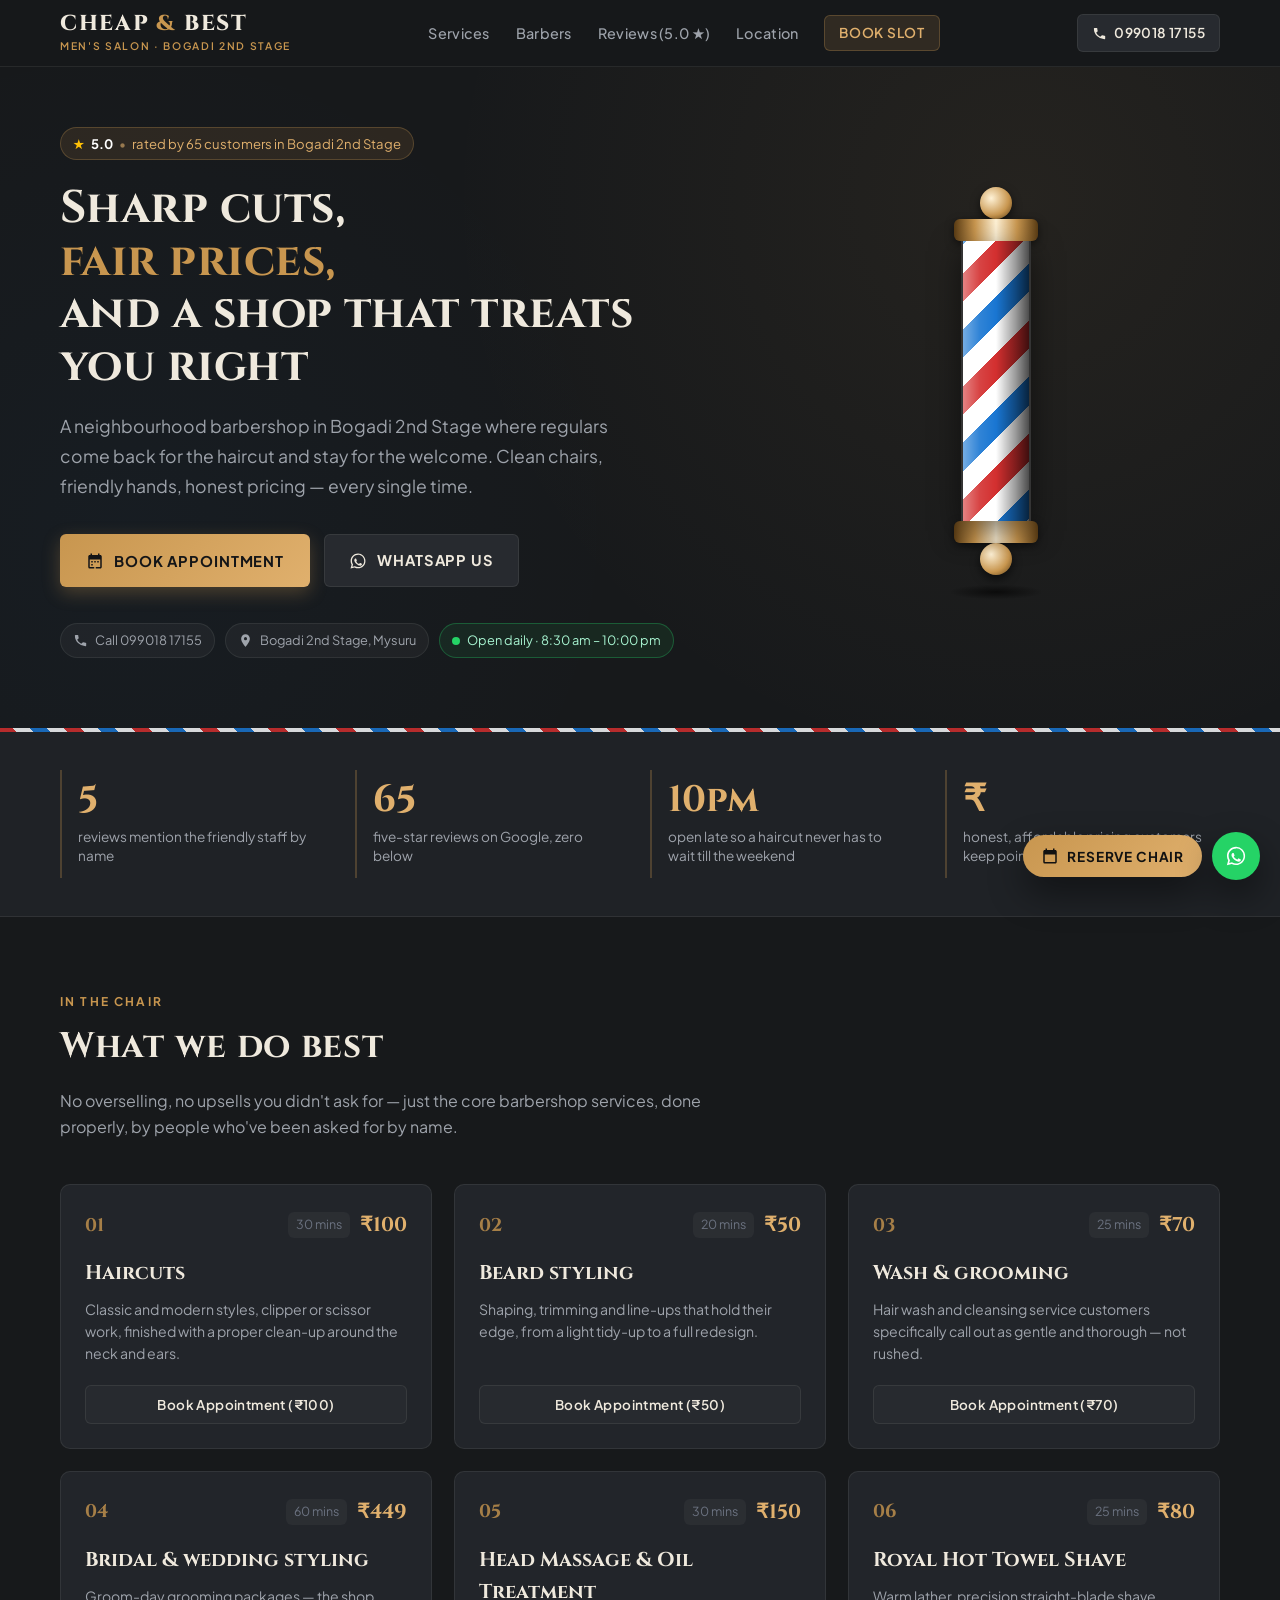
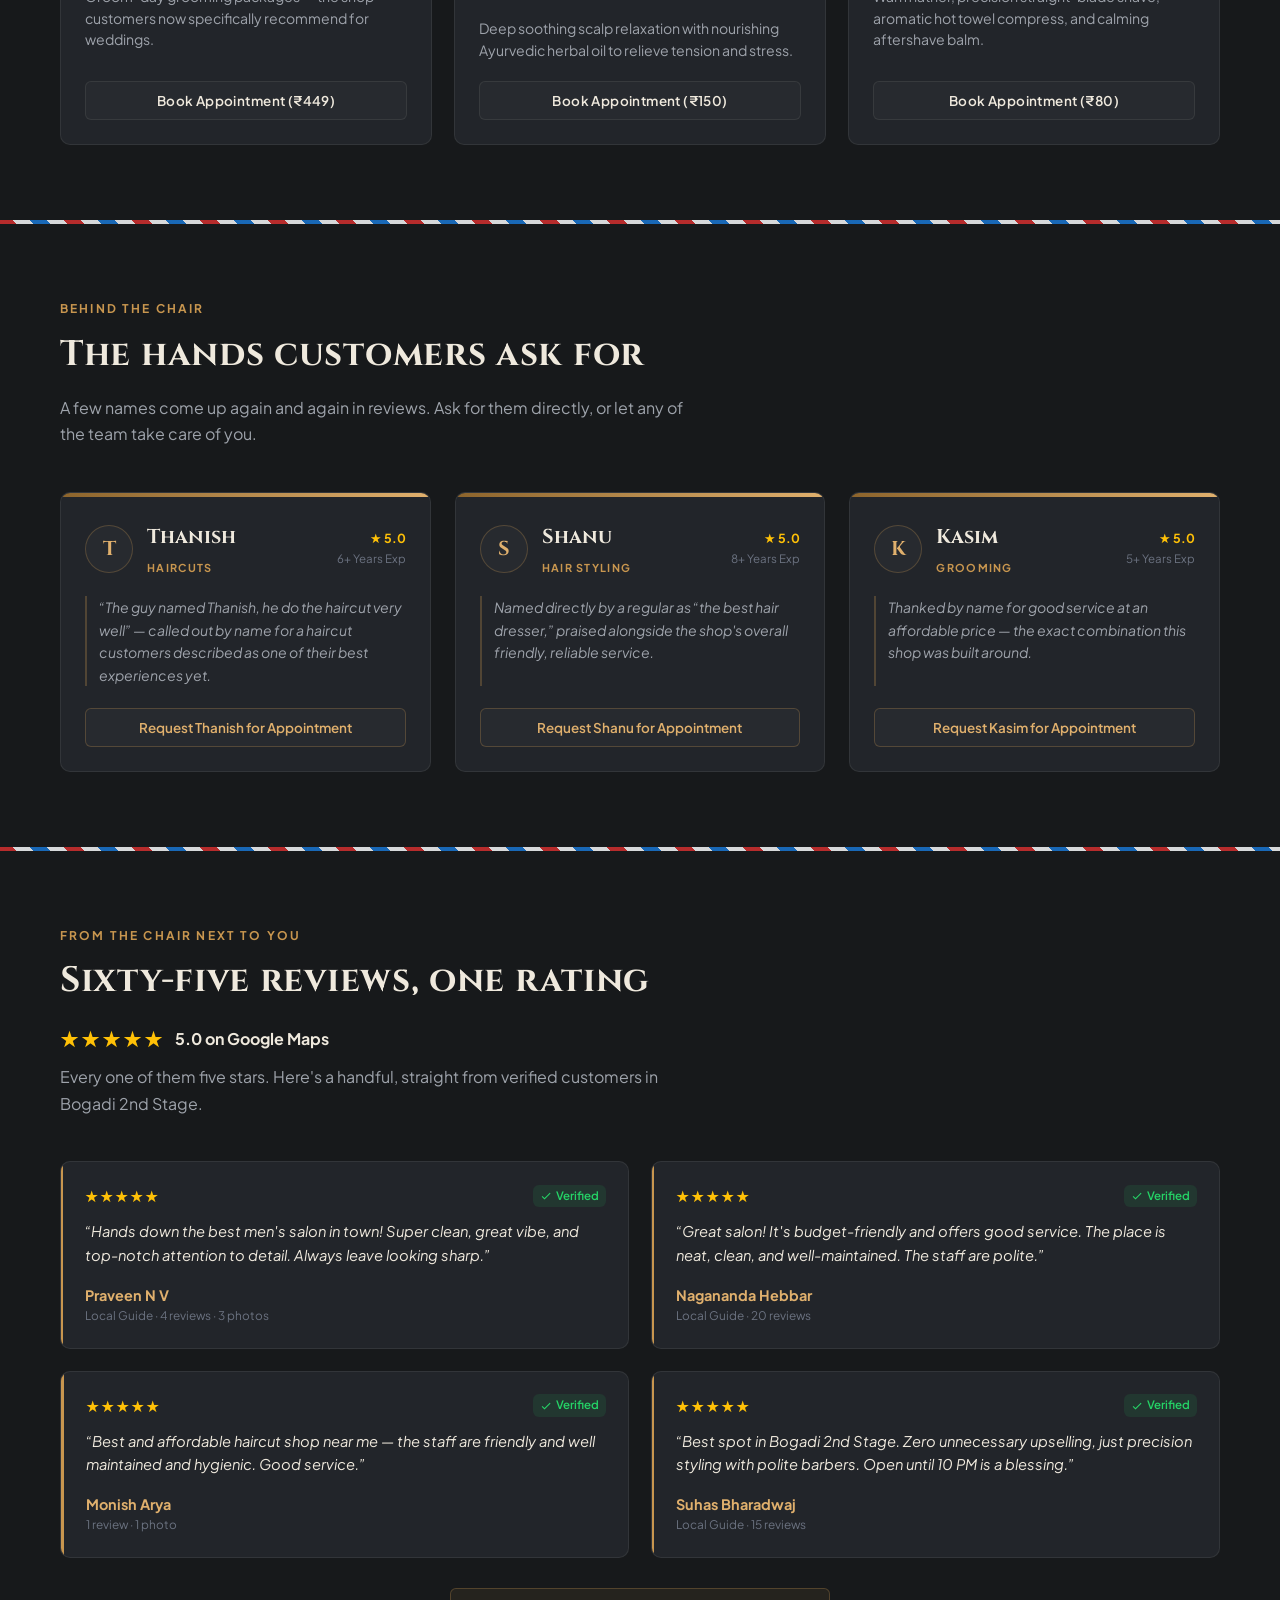
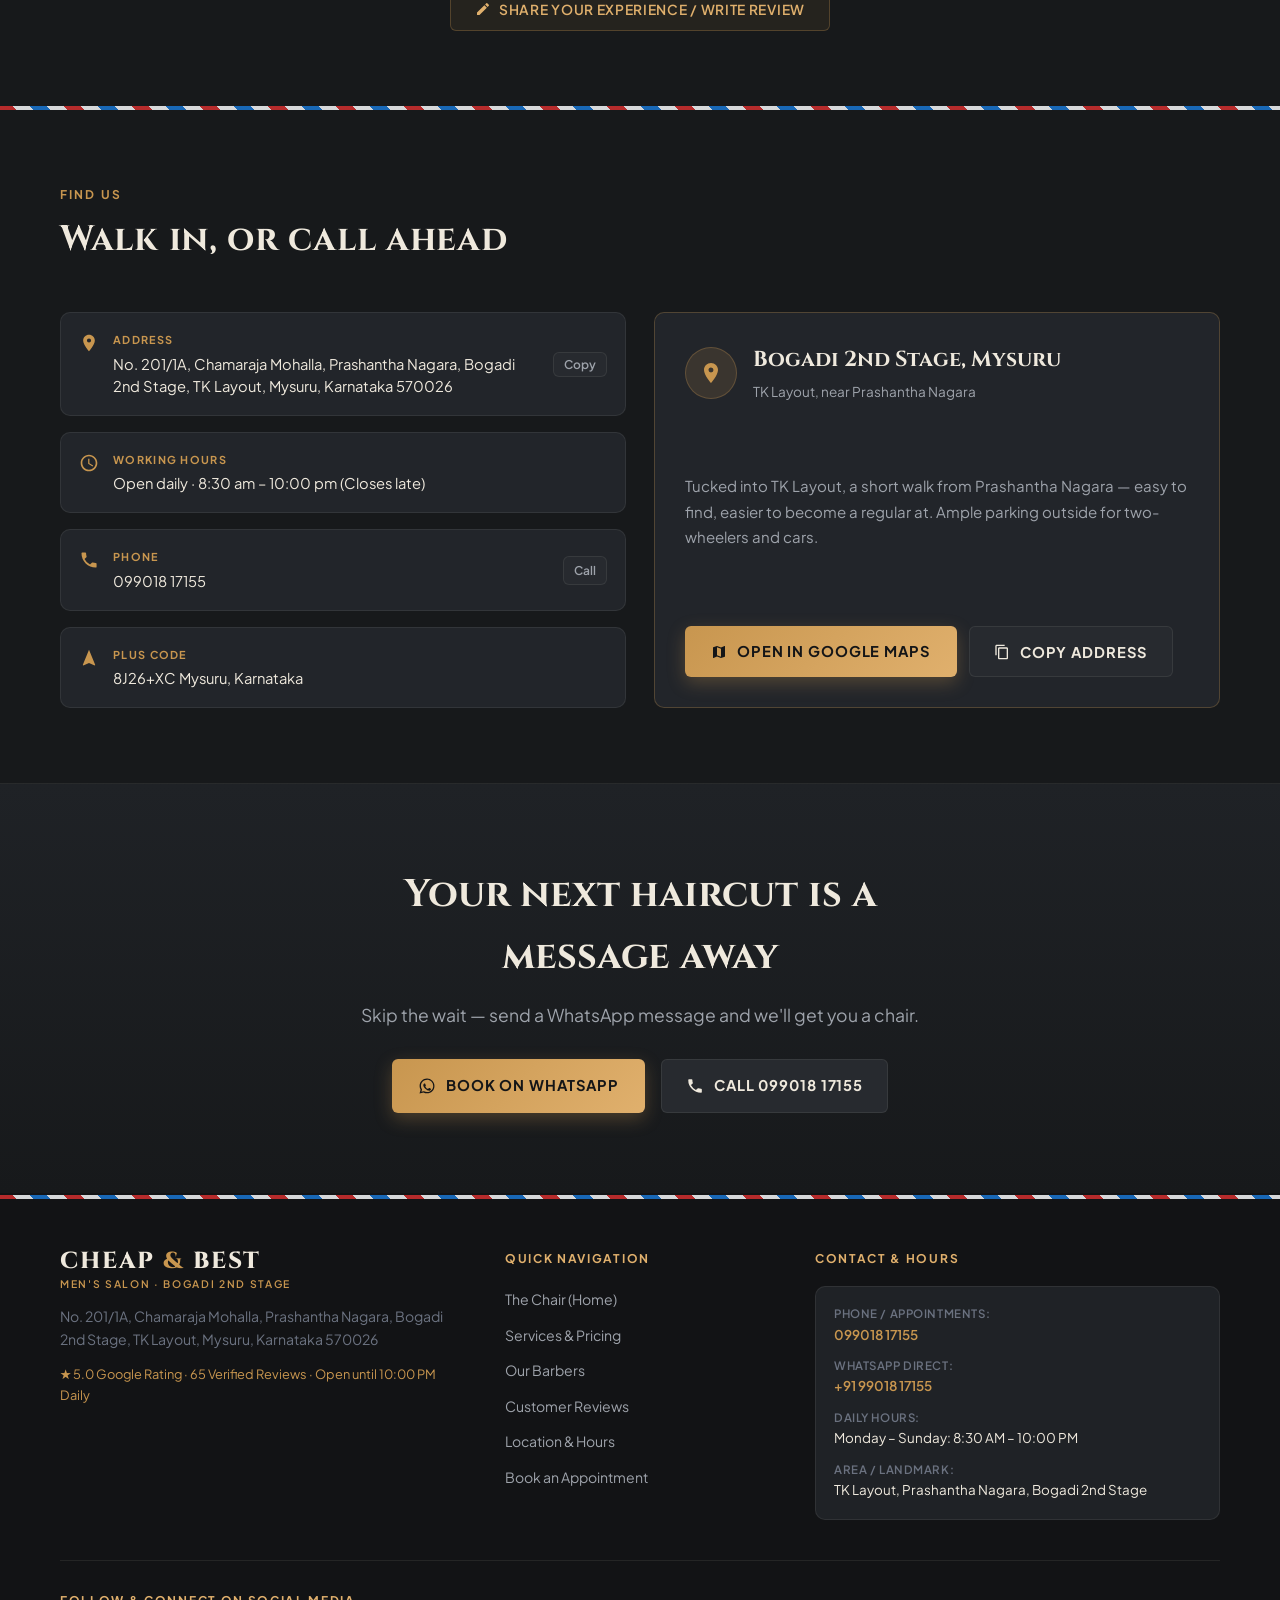
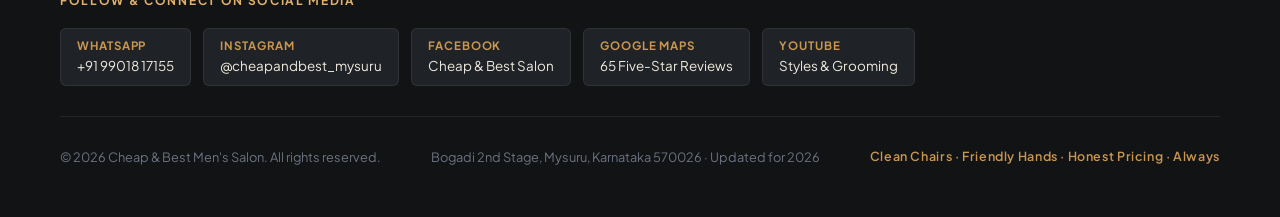
==== commit fda2d353: "refactor: reduce prices for all salon services" ====
--- a/website/index.html
+++ b/website/index.html
@@ -149,7 +149,7 @@
               <span class="service-num">01</span>
               <div class="service-meta">
                 <span class="service-duration">30 mins</span>
-                <span class="service-price">₹150</span>
+                <span class="service-price">₹100</span>
               </div>
             </div>
             <h3 class="service-title">Haircuts</h3>
@@ -157,7 +157,7 @@
               Classic and modern styles, clipper or scissor work, finished with a proper clean-up around the neck and ears.
             </p>
             <button class="btn-book-service" onclick="openBookingModal('Haircuts')">
-              Book Appointment (₹150)
+              Book Appointment (₹100)
             </button>
           </div>
 
@@ -167,7 +167,7 @@
               <span class="service-num">02</span>
               <div class="service-meta">
                 <span class="service-duration">20 mins</span>
-                <span class="service-price">₹100</span>
+                <span class="service-price">₹50</span>
               </div>
             </div>
             <h3 class="service-title">Beard styling</h3>
@@ -175,7 +175,7 @@
               Shaping, trimming and line-ups that hold their edge, from a light tidy-up to a full redesign.
             </p>
             <button class="btn-book-service" onclick="openBookingModal('Beard styling')">
-              Book Appointment (₹100)
+              Book Appointment (₹50)
             </button>
           </div>
 
@@ -185,7 +185,7 @@
               <span class="service-num">03</span>
               <div class="service-meta">
                 <span class="service-duration">25 mins</span>
-                <span class="service-price">₹120</span>
+                <span class="service-price">₹70</span>
               </div>
             </div>
             <h3 class="service-title">Wash &amp; grooming</h3>
@@ -193,7 +193,7 @@
               Hair wash and cleansing service customers specifically call out as gentle and thorough — not rushed.
             </p>
             <button class="btn-book-service" onclick="openBookingModal('Wash & grooming')">
-              Book Appointment (₹120)
+              Book Appointment (₹70)
             </button>
           </div>
 
@@ -203,7 +203,7 @@
               <span class="service-num">04</span>
               <div class="service-meta">
                 <span class="service-duration">60 mins</span>
-                <span class="service-price">₹499</span>
+                <span class="service-price">₹449</span>
               </div>
             </div>
             <h3 class="service-title">Bridal &amp; wedding styling</h3>
@@ -211,7 +211,7 @@
               Groom-day grooming packages — the shop customers now specifically recommend for weddings.
             </p>
             <button class="btn-book-service" onclick="openBookingModal('Bridal & wedding styling')">
-              Book Appointment (₹499)
+              Book Appointment (₹449)
             </button>
           </div>
 
@@ -221,7 +221,7 @@
               <span class="service-num">05</span>
               <div class="service-meta">
                 <span class="service-duration">30 mins</span>
-                <span class="service-price">₹200</span>
+                <span class="service-price">₹150</span>
               </div>
             </div>
             <h3 class="service-title">Head Massage &amp; Oil Treatment</h3>
@@ -229,7 +229,7 @@
               Deep soothing scalp relaxation with nourishing Ayurvedic herbal oil to relieve tension and stress.
             </p>
             <button class="btn-book-service" onclick="openBookingModal('Head Massage & Oil Treatment')">
-              Book Appointment (₹200)
+              Book Appointment (₹150)
             </button>
           </div>
 
@@ -239,7 +239,7 @@
               <span class="service-num">06</span>
               <div class="service-meta">
                 <span class="service-duration">25 mins</span>
-                <span class="service-price">₹130</span>
+                <span class="service-price">₹80</span>
               </div>
             </div>
             <h3 class="service-title">Royal Hot Towel Shave</h3>
@@ -247,7 +247,7 @@
               Warm lather, precision straight-blade shave, aromatic hot towel compress, and calming aftershave balm.
             </p>
             <button class="btn-book-service" onclick="openBookingModal('Royal Hot Towel Shave')">
-              Book Appointment (₹130)
+              Book Appointment (₹80)
             </button>
           </div>
         </div>
@@ -654,12 +654,12 @@
         <div class="form-group">
           <label class="form-label">1. CHOOSE SERVICE</label>
           <div class="chip-select-row" id="serviceOptions">
-            <label class="chip-option"><input type="radio" name="service" value="Haircuts (₹150)" checked><span>Haircuts (₹150)</span></label>
-            <label class="chip-option"><input type="radio" name="service" value="Beard styling (₹100)"><span>Beard styling (₹100)</span></label>
-            <label class="chip-option"><input type="radio" name="service" value="Wash & grooming (₹120)"><span>Wash &amp; grooming (₹120)</span></label>
-            <label class="chip-option"><input type="radio" name="service" value="Bridal & wedding styling (₹499)"><span>Wedding styling (₹499)</span></label>
-            <label class="chip-option"><input type="radio" name="service" value="Head Massage (₹200)"><span>Head Massage (₹200)</span></label>
-            <label class="chip-option"><input type="radio" name="service" value="Royal Hot Towel Shave (₹130)"><span>Royal Shave (₹130)</span></label>
+            <label class="chip-option"><input type="radio" name="service" value="Haircuts (₹100)" checked><span>Haircuts (₹100)</span></label>
+            <label class="chip-option"><input type="radio" name="service" value="Beard styling (₹50)"><span>Beard styling (₹50)</span></label>
+            <label class="chip-option"><input type="radio" name="service" value="Wash & grooming (₹70)"><span>Wash &amp; grooming (₹70)</span></label>
+            <label class="chip-option"><input type="radio" name="service" value="Bridal & wedding styling (₹449)"><span>Wedding styling (₹449)</span></label>
+            <label class="chip-option"><input type="radio" name="service" value="Head Massage (₹150)"><span>Head Massage (₹150)</span></label>
+            <label class="chip-option"><input type="radio" name="service" value="Royal Hot Towel Shave (₹80)"><span>Royal Shave (₹80)</span></label>
           </div>
         </div>
 
